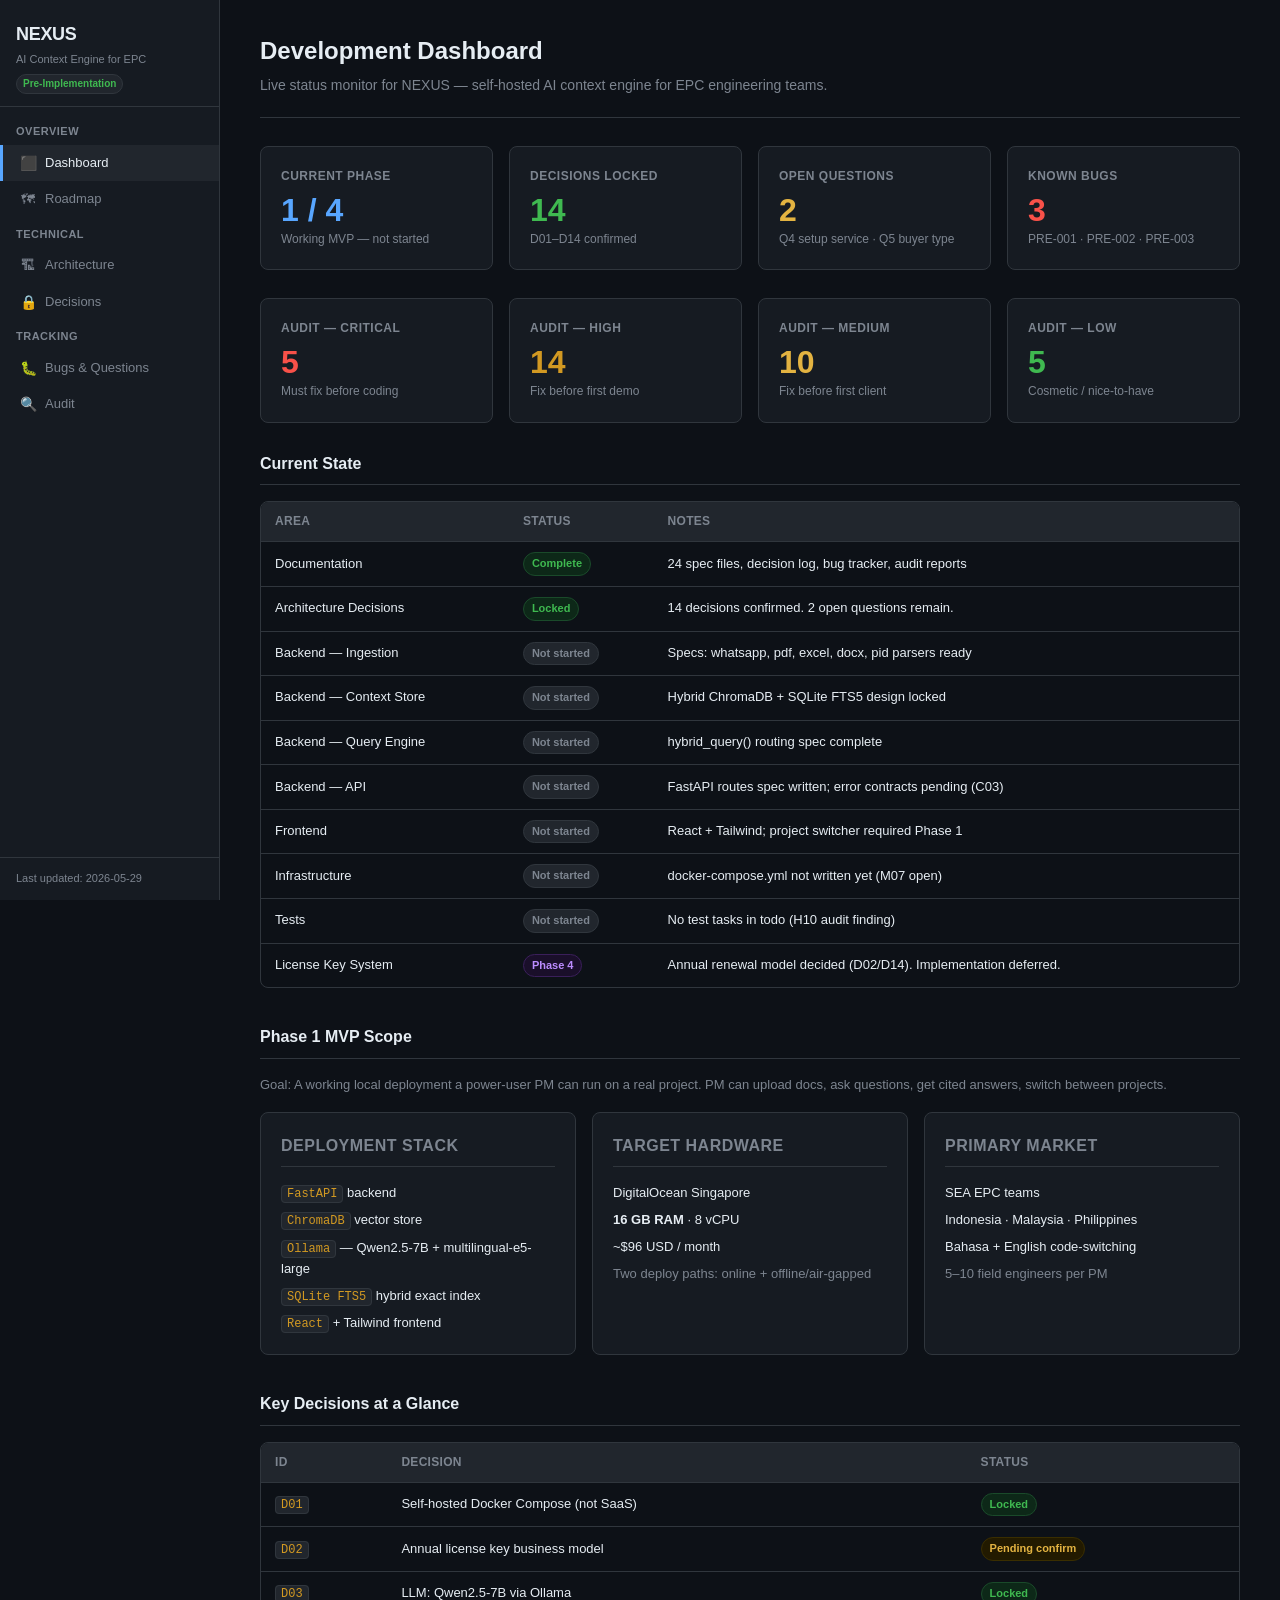
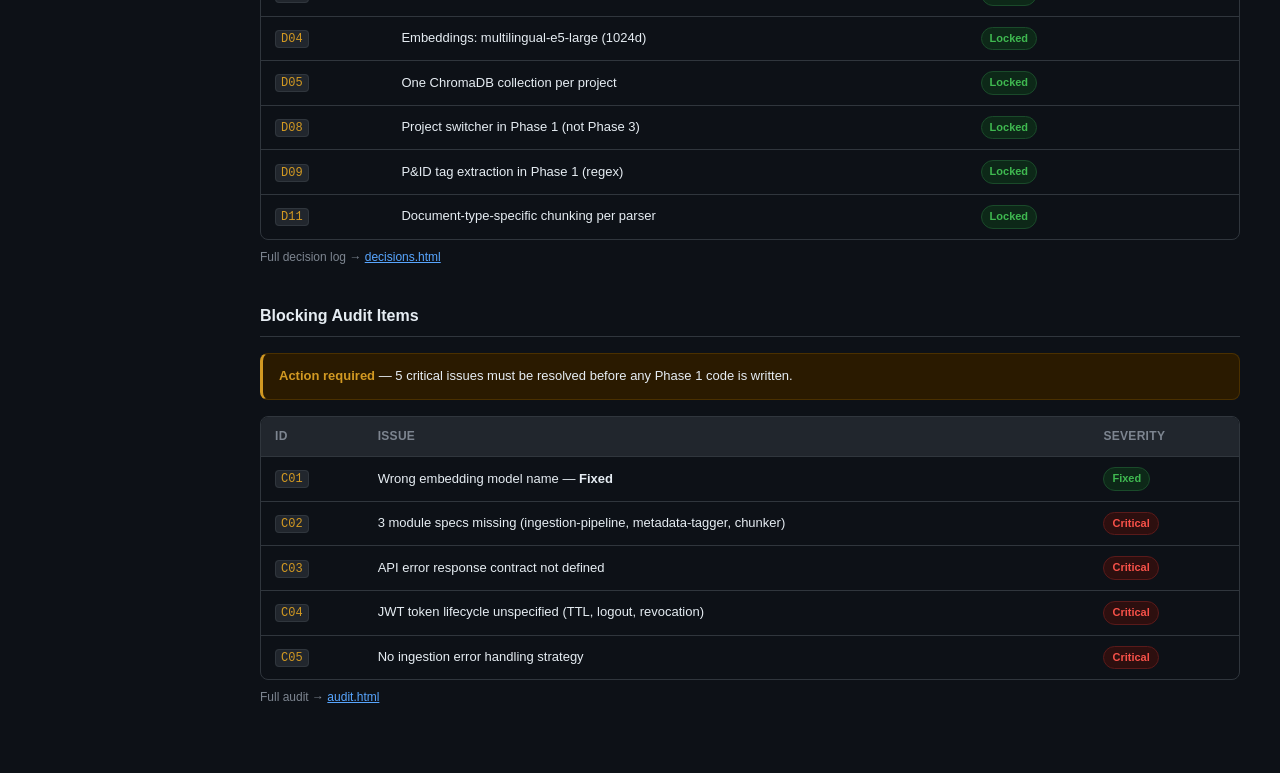
==== index.html @ 245e6de3 "Add HTML documentation site for GitHub Pages 6-page dev monitoring dashboard: Dashboard (index.html)" ====
<!DOCTYPE html>
<html lang="en">
<head>
  <meta charset="UTF-8">
  <meta name="viewport" content="width=device-width, initial-scale=1.0">
  <title>NEXUS — Dev Dashboard</title>
  <link rel="stylesheet" href="style.css">
</head>
<body>

<aside class="sidebar">
  <div class="sidebar-logo">
    <h1>NEXUS</h1>
    <p>AI Context Engine for EPC</p>
    <span class="sidebar-badge">Pre-Implementation</span>
  </div>
  <nav>
    <div class="nav-section">Overview</div>
    <a href="index.html" class="active"><span class="icon">⬛</span> Dashboard</a>
    <a href="roadmap.html"><span class="icon">🗺</span> Roadmap</a>
    <div class="nav-section">Technical</div>
    <a href="architecture.html"><span class="icon">🏗</span> Architecture</a>
    <a href="decisions.html"><span class="icon">🔒</span> Decisions</a>
    <div class="nav-section">Tracking</div>
    <a href="tracking.html"><span class="icon">🐛</span> Bugs &amp; Questions</a>
    <a href="audit.html"><span class="icon">🔍</span> Audit</a>
  </nav>
  <div class="sidebar-footer">
    Last updated: 2026-05-29
  </div>
</aside>

<main class="main">
  <div class="page-header">
    <h1>Development Dashboard</h1>
    <p>Live status monitor for NEXUS — self-hosted AI context engine for EPC engineering teams.</p>
  </div>

  <div class="cards cards-4">
    <div class="card blue">
      <h2>Current Phase</h2>
      <div class="value">1 / 4</div>
      <div class="sub">Working MVP — not started</div>
    </div>
    <div class="card green">
      <h2>Decisions Locked</h2>
      <div class="value">14</div>
      <div class="sub">D01–D14 confirmed</div>
    </div>
    <div class="card yellow">
      <h2>Open Questions</h2>
      <div class="value">2</div>
      <div class="sub">Q4 setup service · Q5 buyer type</div>
    </div>
    <div class="card red">
      <h2>Known Bugs</h2>
      <div class="value">3</div>
      <div class="sub">PRE-001 · PRE-002 · PRE-003</div>
    </div>
  </div>

  <div class="cards cards-4">
    <div class="card red">
      <h2>Audit — Critical</h2>
      <div class="value">5</div>
      <div class="sub">Must fix before coding</div>
    </div>
    <div class="card orange">
      <h2>Audit — High</h2>
      <div class="value">14</div>
      <div class="sub">Fix before first demo</div>
    </div>
    <div class="card yellow">
      <h2>Audit — Medium</h2>
      <div class="value">10</div>
      <div class="sub">Fix before first client</div>
    </div>
    <div class="card green">
      <h2>Audit — Low</h2>
      <div class="value">5</div>
      <div class="sub">Cosmetic / nice-to-have</div>
    </div>
  </div>

  <div class="section">
    <h2>Current State</h2>
    <div class="table-wrap">
      <table>
        <thead>
          <tr>
            <th>Area</th>
            <th>Status</th>
            <th>Notes</th>
          </tr>
        </thead>
        <tbody>
          <tr>
            <td>Documentation</td>
            <td><span class="badge badge-green">Complete</span></td>
            <td>24 spec files, decision log, bug tracker, audit reports</td>
          </tr>
          <tr>
            <td>Architecture Decisions</td>
            <td><span class="badge badge-green">Locked</span></td>
            <td>14 decisions confirmed. 2 open questions remain.</td>
          </tr>
          <tr>
            <td>Backend — Ingestion</td>
            <td><span class="badge badge-gray">Not started</span></td>
            <td>Specs: whatsapp, pdf, excel, docx, pid parsers ready</td>
          </tr>
          <tr>
            <td>Backend — Context Store</td>
            <td><span class="badge badge-gray">Not started</span></td>
            <td>Hybrid ChromaDB + SQLite FTS5 design locked</td>
          </tr>
          <tr>
            <td>Backend — Query Engine</td>
            <td><span class="badge badge-gray">Not started</span></td>
            <td>hybrid_query() routing spec complete</td>
          </tr>
          <tr>
            <td>Backend — API</td>
            <td><span class="badge badge-gray">Not started</span></td>
            <td>FastAPI routes spec written; error contracts pending (C03)</td>
          </tr>
          <tr>
            <td>Frontend</td>
            <td><span class="badge badge-gray">Not started</span></td>
            <td>React + Tailwind; project switcher required Phase 1</td>
          </tr>
          <tr>
            <td>Infrastructure</td>
            <td><span class="badge badge-gray">Not started</span></td>
            <td>docker-compose.yml not written yet (M07 open)</td>
          </tr>
          <tr>
            <td>Tests</td>
            <td><span class="badge badge-gray">Not started</span></td>
            <td>No test tasks in todo (H10 audit finding)</td>
          </tr>
          <tr>
            <td>License Key System</td>
            <td><span class="badge badge-purple">Phase 4</span></td>
            <td>Annual renewal model decided (D02/D14). Implementation deferred.</td>
          </tr>
        </tbody>
      </table>
    </div>
  </div>

  <div class="section">
    <h2>Phase 1 MVP Scope</h2>
    <p style="color: var(--muted); margin-bottom: 16px; font-size: 13px;">Goal: A working local deployment a power-user PM can run on a real project. PM can upload docs, ask questions, get cited answers, switch between projects.</p>

    <div class="cards cards-3">
      <div class="card">
        <h2>Deployment Stack</h2>
        <div style="font-size: 13px; margin-top: 8px;">
          <div style="margin-bottom: 6px;"><code>FastAPI</code> backend</div>
          <div style="margin-bottom: 6px;"><code>ChromaDB</code> vector store</div>
          <div style="margin-bottom: 6px;"><code>Ollama</code> — Qwen2.5-7B + multilingual-e5-large</div>
          <div style="margin-bottom: 6px;"><code>SQLite FTS5</code> hybrid exact index</div>
          <div><code>React</code> + Tailwind frontend</div>
        </div>
      </div>
      <div class="card">
        <h2>Target Hardware</h2>
        <div style="font-size: 13px; margin-top: 8px;">
          <div style="margin-bottom: 6px;">DigitalOcean Singapore</div>
          <div style="margin-bottom: 6px;"><strong>16 GB RAM</strong> · 8 vCPU</div>
          <div style="margin-bottom: 6px;">~$96 USD / month</div>
          <div style="color: var(--muted);">Two deploy paths: online + offline/air-gapped</div>
        </div>
      </div>
      <div class="card">
        <h2>Primary Market</h2>
        <div style="font-size: 13px; margin-top: 8px;">
          <div style="margin-bottom: 6px;">SEA EPC teams</div>
          <div style="margin-bottom: 6px;">Indonesia · Malaysia · Philippines</div>
          <div style="margin-bottom: 6px;">Bahasa + English code-switching</div>
          <div style="color: var(--muted);">5–10 field engineers per PM</div>
        </div>
      </div>
    </div>
  </div>

  <div class="section">
    <h2>Key Decisions at a Glance</h2>
    <div class="table-wrap">
      <table>
        <thead>
          <tr><th>ID</th><th>Decision</th><th>Status</th></tr>
        </thead>
        <tbody>
          <tr><td><code>D01</code></td><td>Self-hosted Docker Compose (not SaaS)</td><td><span class="badge badge-green">Locked</span></td></tr>
          <tr><td><code>D02</code></td><td>Annual license key business model</td><td><span class="badge badge-yellow">Pending confirm</span></td></tr>
          <tr><td><code>D03</code></td><td>LLM: Qwen2.5-7B via Ollama</td><td><span class="badge badge-green">Locked</span></td></tr>
          <tr><td><code>D04</code></td><td>Embeddings: multilingual-e5-large (1024d)</td><td><span class="badge badge-green">Locked</span></td></tr>
          <tr><td><code>D05</code></td><td>One ChromaDB collection per project</td><td><span class="badge badge-green">Locked</span></td></tr>
          <tr><td><code>D08</code></td><td>Project switcher in Phase 1 (not Phase 3)</td><td><span class="badge badge-green">Locked</span></td></tr>
          <tr><td><code>D09</code></td><td>P&amp;ID tag extraction in Phase 1 (regex)</td><td><span class="badge badge-green">Locked</span></td></tr>
          <tr><td><code>D11</code></td><td>Document-type-specific chunking per parser</td><td><span class="badge badge-green">Locked</span></td></tr>
        </tbody>
      </table>
    </div>
    <p style="font-size: 12px; color: var(--muted); margin-top: 8px;">Full decision log → <a href="decisions.html" style="color: var(--blue);">decisions.html</a></p>
  </div>

  <div class="section">
    <h2>Blocking Audit Items</h2>
    <div class="alert"><strong>Action required</strong> — 5 critical issues must be resolved before any Phase 1 code is written.</div>
    <div class="table-wrap">
      <table>
        <thead>
          <tr><th>ID</th><th>Issue</th><th>Severity</th></tr>
        </thead>
        <tbody>
          <tr><td><code>C01</code></td><td>Wrong embedding model name — <strong>Fixed</strong></td><td><span class="badge badge-green">Fixed</span></td></tr>
          <tr><td><code>C02</code></td><td>3 module specs missing (ingestion-pipeline, metadata-tagger, chunker)</td><td><span class="badge badge-red">Critical</span></td></tr>
          <tr><td><code>C03</code></td><td>API error response contract not defined</td><td><span class="badge badge-red">Critical</span></td></tr>
          <tr><td><code>C04</code></td><td>JWT token lifecycle unspecified (TTL, logout, revocation)</td><td><span class="badge badge-red">Critical</span></td></tr>
          <tr><td><code>C05</code></td><td>No ingestion error handling strategy</td><td><span class="badge badge-red">Critical</span></td></tr>
        </tbody>
      </table>
    </div>
    <p style="font-size: 12px; color: var(--muted); margin-top: 8px;">Full audit → <a href="audit.html" style="color: var(--blue);">audit.html</a></p>
  </div>

</main>
</body>
</html>
---- style.css ----
:root {
  --bg: #0d1117;
  --surface: #161b22;
  --surface-2: #21262d;
  --border: #30363d;
  --text: #e6edf3;
  --muted: #7d8590;
  --green: #3fb950;
  --blue: #58a6ff;
  --red: #f85149;
  --orange: #d29922;
  --yellow: #e3b341;
  --purple: #bc8cff;
  --sidebar-w: 220px;
}

* { box-sizing: border-box; margin: 0; padding: 0; }

body {
  font-family: -apple-system, BlinkMacSystemFont, "Segoe UI", Helvetica, Arial, sans-serif;
  background: var(--bg);
  color: var(--text);
  font-size: 14px;
  line-height: 1.6;
  display: flex;
  min-height: 100vh;
}

/* ── Sidebar ────────────────────────────────── */
.sidebar {
  width: var(--sidebar-w);
  background: var(--surface);
  border-right: 1px solid var(--border);
  position: fixed;
  top: 0; left: 0; bottom: 0;
  overflow-y: auto;
  display: flex;
  flex-direction: column;
  z-index: 10;
}

.sidebar-logo {
  padding: 20px 16px 12px;
  border-bottom: 1px solid var(--border);
}

.sidebar-logo h1 {
  font-size: 18px;
  font-weight: 700;
  color: var(--text);
  letter-spacing: -0.3px;
}

.sidebar-logo p {
  font-size: 11px;
  color: var(--muted);
  margin-top: 2px;
}

.sidebar-badge {
  display: inline-block;
  background: var(--surface-2);
  border: 1px solid var(--border);
  color: var(--green);
  font-size: 10px;
  padding: 1px 6px;
  border-radius: 10px;
  margin-top: 6px;
  font-weight: 600;
}

nav { padding: 8px 0; flex: 1; }

.nav-section {
  padding: 8px 16px 4px;
  font-size: 11px;
  font-weight: 600;
  color: var(--muted);
  text-transform: uppercase;
  letter-spacing: 0.5px;
}

nav a {
  display: flex;
  align-items: center;
  gap: 8px;
  padding: 7px 16px;
  color: var(--muted);
  text-decoration: none;
  font-size: 13px;
  transition: all 0.1s;
  border-left: 3px solid transparent;
}

nav a:hover { color: var(--text); background: var(--surface-2); }
nav a.active { color: var(--text); border-left-color: var(--blue); background: var(--surface-2); }

nav a .icon { font-size: 14px; width: 18px; text-align: center; }

.sidebar-footer {
  padding: 12px 16px;
  border-top: 1px solid var(--border);
  font-size: 11px;
  color: var(--muted);
}

/* ── Main ───────────────────────────────────── */
.main {
  margin-left: var(--sidebar-w);
  flex: 1;
  min-width: 0;
  padding: 32px 40px;
  max-width: 1100px;
}

.page-header {
  margin-bottom: 28px;
  padding-bottom: 20px;
  border-bottom: 1px solid var(--border);
}

.page-header h1 { font-size: 24px; font-weight: 700; }
.page-header p  { color: var(--muted); margin-top: 4px; }

/* ── Cards ──────────────────────────────────── */
.cards { display: grid; gap: 16px; margin-bottom: 28px; }
.cards-4 { grid-template-columns: repeat(4, 1fr); }
.cards-3 { grid-template-columns: repeat(3, 1fr); }
.cards-2 { grid-template-columns: repeat(2, 1fr); }

.card {
  background: var(--surface);
  border: 1px solid var(--border);
  border-radius: 8px;
  padding: 20px;
}

.card h2 { font-size: 12px; font-weight: 600; color: var(--muted); text-transform: uppercase; letter-spacing: 0.5px; margin-bottom: 8px; }
.card .value { font-size: 32px; font-weight: 700; line-height: 1; }
.card .sub { font-size: 12px; color: var(--muted); margin-top: 4px; }
.card.green .value { color: var(--green); }
.card.blue .value  { color: var(--blue); }
.card.red .value   { color: var(--red); }
.card.orange .value{ color: var(--orange); }
.card.yellow .value{ color: var(--yellow); }
.card.purple .value{ color: var(--purple); }

/* ── Sections ───────────────────────────────── */
.section { margin-bottom: 36px; }
.section h2 {
  font-size: 16px;
  font-weight: 600;
  margin-bottom: 16px;
  padding-bottom: 8px;
  border-bottom: 1px solid var(--border);
}

/* ── Tables ─────────────────────────────────── */
.table-wrap { overflow-x: auto; border-radius: 8px; border: 1px solid var(--border); }

table { width: 100%; border-collapse: collapse; font-size: 13px; }
thead tr { background: var(--surface-2); }
th { padding: 10px 14px; text-align: left; font-weight: 600; color: var(--muted); font-size: 12px; text-transform: uppercase; letter-spacing: 0.3px; }
td { padding: 10px 14px; border-top: 1px solid var(--border); }
tr:hover td { background: var(--surface-2); }

/* ── Badges ─────────────────────────────────── */
.badge {
  display: inline-flex;
  align-items: center;
  gap: 4px;
  padding: 2px 8px;
  border-radius: 20px;
  font-size: 11px;
  font-weight: 600;
  white-space: nowrap;
}

.badge-green  { background: #0d2818; color: var(--green); border: 1px solid #1a4a2a; }
.badge-blue   { background: #0c1f3a; color: var(--blue);  border: 1px solid #1a3a6a; }
.badge-red    { background: #2d0f0f; color: var(--red);   border: 1px solid #5a1a1a; }
.badge-orange { background: #2a1a00; color: var(--orange);border: 1px solid #4a3000; }
.badge-yellow { background: #221a00; color: var(--yellow);border: 1px solid #3a2e00; }
.badge-purple { background: #1a0f2a; color: var(--purple);border: 1px solid #3a1f5a; }
.badge-gray   { background: var(--surface-2); color: var(--muted); border: 1px solid var(--border); }

/* ── Todo list ──────────────────────────────── */
.phase-block { margin-bottom: 28px; }
.phase-block h3 { font-size: 14px; font-weight: 600; margin-bottom: 12px; display: flex; align-items: center; gap: 10px; }

.task-list { list-style: none; }
.task-list li {
  display: flex;
  align-items: flex-start;
  gap: 10px;
  padding: 7px 12px;
  border-radius: 6px;
  font-size: 13px;
  line-height: 1.4;
}
.task-list li:hover { background: var(--surface-2); }
.task-list .check { width: 16px; height: 16px; border: 2px solid var(--border); border-radius: 4px; flex-shrink: 0; margin-top: 1px; }
.task-list .done .check { background: var(--green); border-color: var(--green); }
.task-list .done span  { color: var(--muted); text-decoration: line-through; }
.task-note { font-size: 12px; color: var(--muted); margin-top: 2px; padding-left: 26px; }

/* ── Decision cards ─────────────────────────── */
.decision {
  background: var(--surface);
  border: 1px solid var(--border);
  border-radius: 8px;
  padding: 18px 20px;
  margin-bottom: 12px;
}
.decision-header { display: flex; align-items: center; gap: 10px; margin-bottom: 8px; }
.decision-id { font-size: 11px; font-weight: 700; color: var(--muted); font-family: monospace; }
.decision h3 { font-size: 14px; font-weight: 600; flex: 1; }
.decision p { font-size: 13px; color: var(--muted); line-height: 1.55; }
.decision .rationale { margin-top: 8px; font-size: 12px; color: var(--muted); padding-top: 8px; border-top: 1px solid var(--border); }

/* ── Bug / Question cards ───────────────────── */
.issue {
  border: 1px solid var(--border);
  border-radius: 8px;
  padding: 16px 18px;
  margin-bottom: 12px;
  background: var(--surface);
  border-left: 3px solid;
}
.issue.critical { border-left-color: var(--red); }
.issue.high     { border-left-color: var(--orange); }
.issue.medium   { border-left-color: var(--yellow); }
.issue.low      { border-left-color: var(--green); }
.issue.blocking { border-left-color: var(--purple); }
.issue-header { display: flex; align-items: center; gap: 8px; margin-bottom: 6px; }
.issue h3 { font-size: 13px; font-weight: 600; flex: 1; }
.issue p  { font-size: 13px; color: var(--muted); }
.issue .fix { margin-top: 8px; padding-top: 8px; border-top: 1px solid var(--border); font-size: 12px; color: var(--text); }
.issue .fix strong { color: var(--green); }

/* ── Mermaid ────────────────────────────────── */
.mermaid-wrap {
  background: var(--surface);
  border: 1px solid var(--border);
  border-radius: 8px;
  padding: 24px;
  margin-bottom: 20px;
  overflow-x: auto;
  text-align: center;
}
.mermaid { font-size: 13px; }

/* ── Module grid ────────────────────────────── */
.module-grid { display: grid; grid-template-columns: repeat(3, 1fr); gap: 12px; }
.module-card {
  background: var(--surface);
  border: 1px solid var(--border);
  border-radius: 8px;
  padding: 14px 16px;
}
.module-card h4 { font-size: 13px; font-weight: 600; margin-bottom: 4px; }
.module-card p  { font-size: 12px; color: var(--muted); }
.module-card .file { font-size: 11px; font-family: monospace; color: var(--blue); margin-top: 6px; }

/* ── Code ───────────────────────────────────── */
code {
  font-family: "SF Mono", "Fira Code", "Consolas", monospace;
  background: var(--surface-2);
  border: 1px solid var(--border);
  border-radius: 4px;
  padding: 1px 5px;
  font-size: 12px;
  color: var(--orange);
}

pre {
  background: var(--surface-2);
  border: 1px solid var(--border);
  border-radius: 8px;
  padding: 14px 16px;
  overflow-x: auto;
  margin: 12px 0;
}

pre code { background: none; border: none; padding: 0; color: var(--text); font-size: 12px; }

/* ── Progress bar ───────────────────────────── */
.progress-bar { background: var(--surface-2); border-radius: 10px; height: 6px; margin-top: 6px; overflow: hidden; }
.progress-bar .fill { height: 100%; border-radius: 10px; background: var(--green); transition: width 0.3s; }

/* ── Alert ──────────────────────────────────── */
.alert {
  background: #2a1a00;
  border: 1px solid #4a3000;
  border-left: 3px solid var(--orange);
  border-radius: 8px;
  padding: 12px 16px;
  font-size: 13px;
  margin-bottom: 16px;
}
.alert strong { color: var(--orange); }

/* ── Responsive ─────────────────────────────── */
@media (max-width: 900px) {
  .cards-4 { grid-template-columns: repeat(2, 1fr); }
  .cards-3 { grid-template-columns: repeat(2, 1fr); }
  .module-grid { grid-template-columns: repeat(2, 1fr); }
}

@media (max-width: 640px) {
  .sidebar { width: 100%; position: relative; height: auto; }
  .main { margin-left: 0; padding: 20px; }
  body { flex-direction: column; }
  .cards-4, .cards-3, .cards-2 { grid-template-columns: 1fr; }
  .module-grid { grid-template-columns: 1fr; }
}
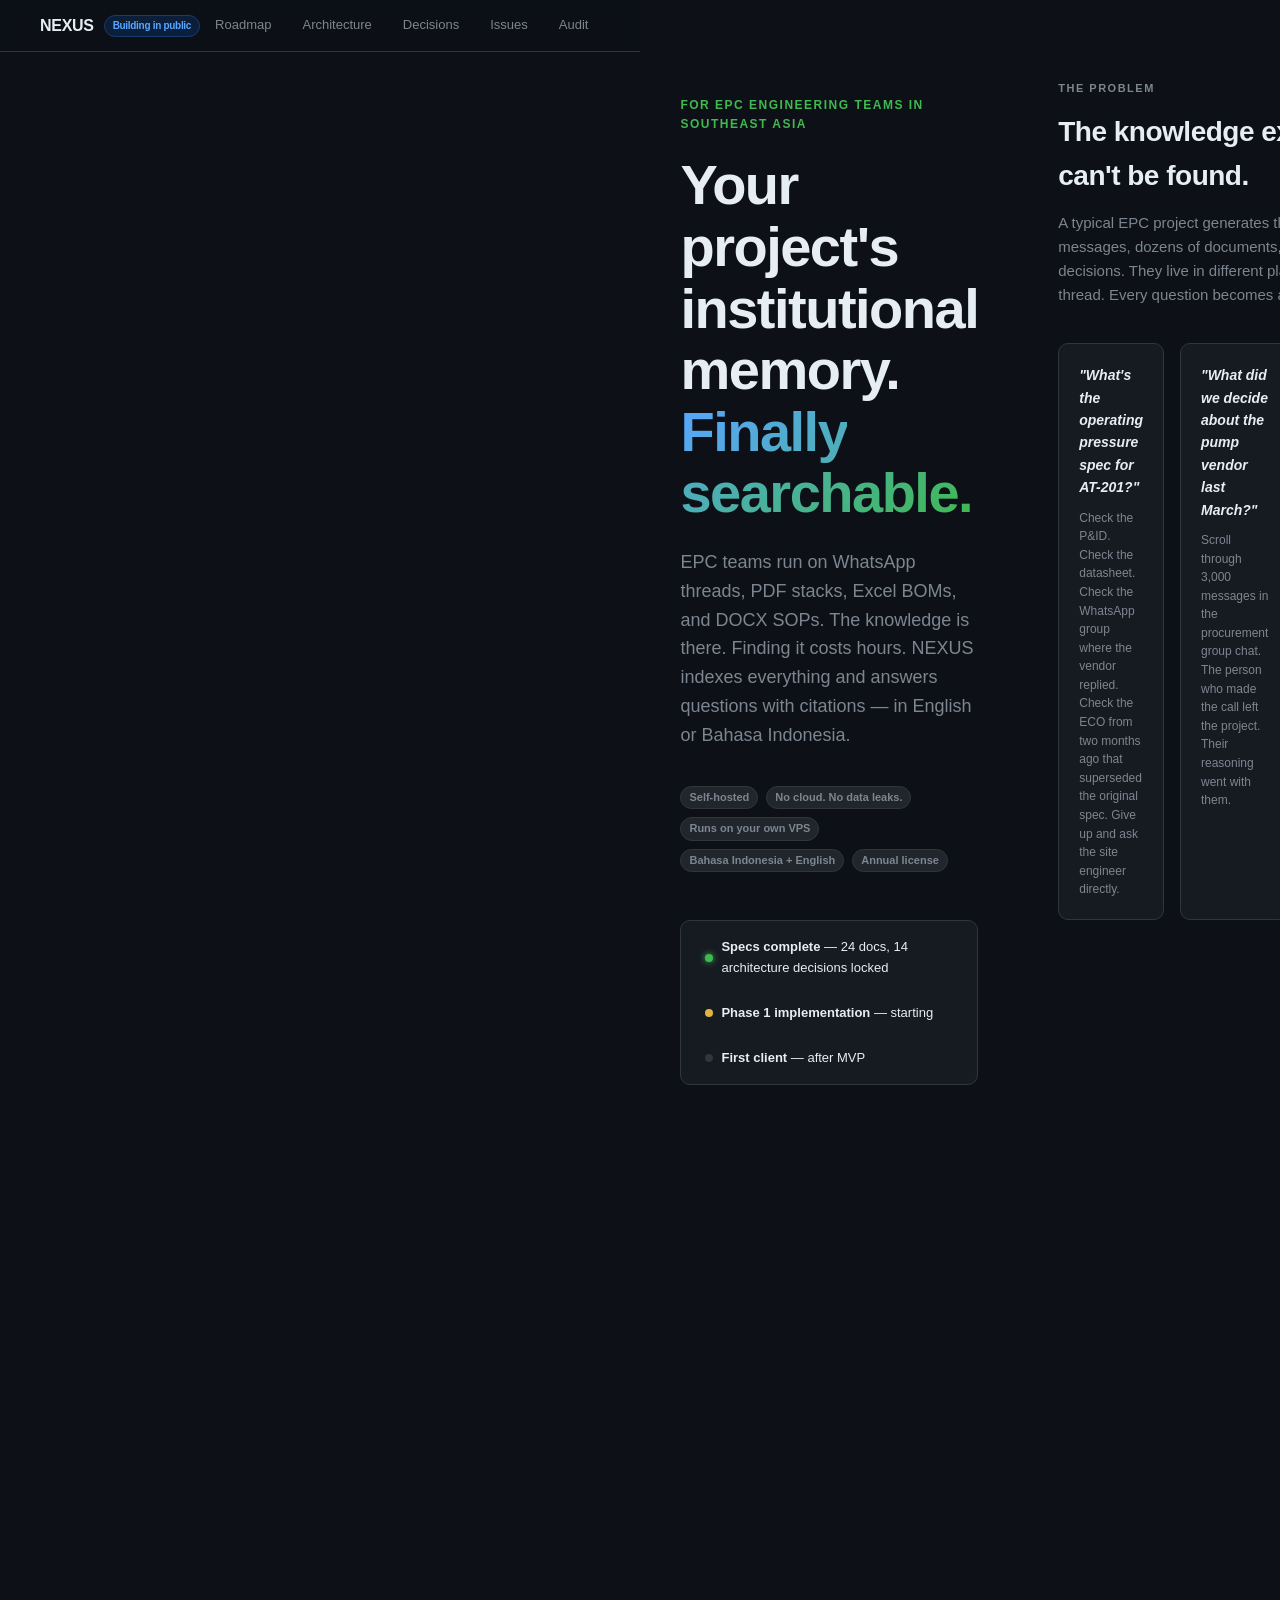
==== commit 59127fb3: "Redesign GitHub Pages as marketing landing page with build progress index.html rebuilt as founder-le" ====
--- a/index.html
+++ b/index.html
@@ -3,230 +3,416 @@
 <head>
   <meta charset="UTF-8">
   <meta name="viewport" content="width=device-width, initial-scale=1.0">
-  <title>NEXUS — Dev Dashboard</title>
+  <title>NEXUS — AI Context Engine for EPC Teams</title>
+  <meta name="description" content="NEXUS indexes your project's WhatsApp chats, PDFs, SOPs, and BOMs — then answers questions with citations. Self-hosted, built for Southeast Asia.">
   <link rel="stylesheet" href="style.css">
 </head>
-<body>
-
-<aside class="sidebar">
-  <div class="sidebar-logo">
-    <h1>NEXUS</h1>
-    <p>AI Context Engine for EPC</p>
-    <span class="sidebar-badge">Pre-Implementation</span>
-  </div>
-  <nav>
-    <div class="nav-section">Overview</div>
-    <a href="index.html" class="active"><span class="icon">⬛</span> Dashboard</a>
-    <a href="roadmap.html"><span class="icon">🗺</span> Roadmap</a>
-    <div class="nav-section">Technical</div>
-    <a href="architecture.html"><span class="icon">🏗</span> Architecture</a>
-    <a href="decisions.html"><span class="icon">🔒</span> Decisions</a>
-    <div class="nav-section">Tracking</div>
-    <a href="tracking.html"><span class="icon">🐛</span> Bugs &amp; Questions</a>
-    <a href="audit.html"><span class="icon">🔍</span> Audit</a>
-  </nav>
-  <div class="sidebar-footer">
-    Last updated: 2026-05-29
-  </div>
-</aside>
-
-<main class="main">
-  <div class="page-header">
-    <h1>Development Dashboard</h1>
-    <p>Live status monitor for NEXUS — self-hosted AI context engine for EPC engineering teams.</p>
-  </div>
-
-  <div class="cards cards-4">
-    <div class="card blue">
-      <h2>Current Phase</h2>
-      <div class="value">1 / 4</div>
-      <div class="sub">Working MVP — not started</div>
-    </div>
-    <div class="card green">
-      <h2>Decisions Locked</h2>
-      <div class="value">14</div>
-      <div class="sub">D01–D14 confirmed</div>
-    </div>
-    <div class="card yellow">
-      <h2>Open Questions</h2>
-      <div class="value">2</div>
-      <div class="sub">Q4 setup service · Q5 buyer type</div>
-    </div>
-    <div class="card red">
-      <h2>Known Bugs</h2>
-      <div class="value">3</div>
-      <div class="sub">PRE-001 · PRE-002 · PRE-003</div>
-    </div>
-  </div>
-
-  <div class="cards cards-4">
-    <div class="card red">
-      <h2>Audit — Critical</h2>
-      <div class="value">5</div>
-      <div class="sub">Must fix before coding</div>
-    </div>
-    <div class="card orange">
-      <h2>Audit — High</h2>
-      <div class="value">14</div>
-      <div class="sub">Fix before first demo</div>
-    </div>
-    <div class="card yellow">
-      <h2>Audit — Medium</h2>
-      <div class="value">10</div>
-      <div class="sub">Fix before first client</div>
-    </div>
-    <div class="card green">
-      <h2>Audit — Low</h2>
-      <div class="value">5</div>
-      <div class="sub">Cosmetic / nice-to-have</div>
-    </div>
-  </div>
-
-  <div class="section">
-    <h2>Current State</h2>
-    <div class="table-wrap">
-      <table>
-        <thead>
-          <tr>
-            <th>Area</th>
-            <th>Status</th>
-            <th>Notes</th>
-          </tr>
-        </thead>
-        <tbody>
-          <tr>
-            <td>Documentation</td>
-            <td><span class="badge badge-green">Complete</span></td>
-            <td>24 spec files, decision log, bug tracker, audit reports</td>
-          </tr>
-          <tr>
-            <td>Architecture Decisions</td>
-            <td><span class="badge badge-green">Locked</span></td>
-            <td>14 decisions confirmed. 2 open questions remain.</td>
-          </tr>
-          <tr>
-            <td>Backend — Ingestion</td>
-            <td><span class="badge badge-gray">Not started</span></td>
-            <td>Specs: whatsapp, pdf, excel, docx, pid parsers ready</td>
-          </tr>
-          <tr>
-            <td>Backend — Context Store</td>
-            <td><span class="badge badge-gray">Not started</span></td>
-            <td>Hybrid ChromaDB + SQLite FTS5 design locked</td>
-          </tr>
-          <tr>
-            <td>Backend — Query Engine</td>
-            <td><span class="badge badge-gray">Not started</span></td>
-            <td>hybrid_query() routing spec complete</td>
-          </tr>
-          <tr>
-            <td>Backend — API</td>
-            <td><span class="badge badge-gray">Not started</span></td>
-            <td>FastAPI routes spec written; error contracts pending (C03)</td>
-          </tr>
-          <tr>
-            <td>Frontend</td>
-            <td><span class="badge badge-gray">Not started</span></td>
-            <td>React + Tailwind; project switcher required Phase 1</td>
-          </tr>
-          <tr>
-            <td>Infrastructure</td>
-            <td><span class="badge badge-gray">Not started</span></td>
-            <td>docker-compose.yml not written yet (M07 open)</td>
-          </tr>
-          <tr>
-            <td>Tests</td>
-            <td><span class="badge badge-gray">Not started</span></td>
-            <td>No test tasks in todo (H10 audit finding)</td>
-          </tr>
-          <tr>
-            <td>License Key System</td>
-            <td><span class="badge badge-purple">Phase 4</span></td>
-            <td>Annual renewal model decided (D02/D14). Implementation deferred.</td>
-          </tr>
-        </tbody>
-      </table>
-    </div>
-  </div>
-
-  <div class="section">
-    <h2>Phase 1 MVP Scope</h2>
-    <p style="color: var(--muted); margin-bottom: 16px; font-size: 13px;">Goal: A working local deployment a power-user PM can run on a real project. PM can upload docs, ask questions, get cited answers, switch between projects.</p>
-
-    <div class="cards cards-3">
-      <div class="card">
-        <h2>Deployment Stack</h2>
-        <div style="font-size: 13px; margin-top: 8px;">
-          <div style="margin-bottom: 6px;"><code>FastAPI</code> backend</div>
-          <div style="margin-bottom: 6px;"><code>ChromaDB</code> vector store</div>
-          <div style="margin-bottom: 6px;"><code>Ollama</code> — Qwen2.5-7B + multilingual-e5-large</div>
-          <div style="margin-bottom: 6px;"><code>SQLite FTS5</code> hybrid exact index</div>
-          <div><code>React</code> + Tailwind frontend</div>
+<body class="landing">
+
+<!-- Top nav -->
+<nav class="top-nav">
+  <div class="top-nav-logo">
+    NEXUS
+    <span class="badge badge-blue" style="font-size: 10px;">Building in public</span>
+  </div>
+  <div class="top-nav-links">
+    <a href="roadmap.html">Roadmap</a>
+    <a href="architecture.html">Architecture</a>
+    <a href="decisions.html">Decisions</a>
+    <a href="tracking.html">Issues</a>
+    <a href="audit.html">Audit</a>
+  </div>
+</nav>
+
+<!-- Hero -->
+<section class="lsection narrow" style="padding-top: 96px; padding-bottom: 64px;">
+  <div class="hero-eyebrow">For EPC engineering teams in Southeast Asia</div>
+  <h1 class="hero-headline">
+    Your project's institutional memory.<br>
+    <span class="accent">Finally searchable.</span>
+  </h1>
+  <p class="hero-sub">
+    EPC teams run on WhatsApp threads, PDF stacks, Excel BOMs, and DOCX SOPs.
+    The knowledge is there. Finding it costs hours. NEXUS indexes everything and
+    answers questions with citations — in English or Bahasa Indonesia.
+  </p>
+  <div class="hero-tags">
+    <span class="badge badge-gray">Self-hosted</span>
+    <span class="badge badge-gray">No cloud. No data leaks.</span>
+    <span class="badge badge-gray">Runs on your own VPS</span>
+    <span class="badge badge-gray">Bahasa Indonesia + English</span>
+    <span class="badge badge-gray">Annual license</span>
+  </div>
+
+  <div class="status-bar">
+    <div class="status-item">
+      <div class="status-dot green"></div>
+      <span><strong>Specs complete</strong> — 24 docs, 14 architecture decisions locked</span>
+    </div>
+    <div class="status-item">
+      <div class="status-dot yellow"></div>
+      <span><strong>Phase 1 implementation</strong> — starting</span>
+    </div>
+    <div class="status-item">
+      <div class="status-dot gray"></div>
+      <span><strong>First client</strong> — after MVP</span>
+    </div>
+  </div>
+</section>
+
+<hr class="ldivider">
+
+<!-- Problem -->
+<section class="lsection">
+  <div class="lsection-label">The problem</div>
+  <h2 class="lsection-headline">The knowledge exists. It just can't be found.</h2>
+  <p class="lsection-sub">
+    A typical EPC project generates thousands of messages, dozens of documents, and hundreds of decisions.
+    They live in different places with no common thread. Every question becomes a search expedition.
+  </p>
+
+  <div class="problem-grid">
+    <div class="problem-card">
+      <div class="q">"What's the operating pressure spec for AT-201?"</div>
+      <div class="a">
+        Check the P&ID. Check the datasheet. Check the WhatsApp group where the vendor replied.
+        Check the ECO from two months ago that superseded the original spec.
+        Give up and ask the site engineer directly.
+      </div>
+    </div>
+    <div class="problem-card">
+      <div class="q">"What did we decide about the pump vendor last March?"</div>
+      <div class="a">
+        Scroll through 3,000 messages in the procurement group chat.
+        The person who made the call left the project. Their reasoning went with them.
+      </div>
+    </div>
+    <div class="problem-card">
+      <div class="q">"Does the SOP match what the site team actually does?"</div>
+      <div class="a">
+        The SOP is v2. The site team is working off a WhatsApp message that updated it.
+        Nobody knows if the update was ever formalized. Both versions exist simultaneously.
+      </div>
+    </div>
+  </div>
+</section>
+
+<hr class="ldivider">
+
+<!-- Solution -->
+<section class="lsection">
+  <div class="lsection-label">The solution</div>
+  <h2 class="lsection-headline">One place that knows your project.</h2>
+  <p class="lsection-sub">
+    NEXUS ingests your project's documents and chats, indexes them with context, and answers questions with citations
+    — pointing you to the exact source: which document, which page, which message, which author.
+  </p>
+
+  <div class="steps">
+    <div class="step">
+      <div class="step-num">1</div>
+      <h4>Upload your documents</h4>
+      <p>Drag and drop everything — all formats supported out of the box.</p>
+      <div class="file-types">
+        <span class="badge badge-gray">WhatsApp .txt</span>
+        <span class="badge badge-gray">PDF</span>
+        <span class="badge badge-gray">Excel BOM</span>
+        <span class="badge badge-gray">DOCX SOP</span>
+        <span class="badge badge-gray">P&amp;ID drawing</span>
+      </div>
+    </div>
+    <div class="step">
+      <div class="step-num">2</div>
+      <h4>Ask a question</h4>
+      <p>Natural language — in English, Bahasa Indonesia, or a mix of both. Exact instrument tags work too.</p>
+    </div>
+    <div class="step">
+      <div class="step-num">3</div>
+      <h4>Get a cited answer</h4>
+      <p>Every answer shows the source document, page or message, timestamp, author, and authority level.</p>
+    </div>
+  </div>
+</section>
+
+<hr class="ldivider">
+
+<!-- Features -->
+<section class="lsection wide">
+  <div class="lsection-label" style="max-width: 900px; margin: 0 auto 12px;">Features</div>
+  <h2 class="lsection-headline" style="max-width: 900px; margin: 0 auto 12px;">Built for how EPC teams actually work.</h2>
+  <p class="lsection-sub" style="max-width: 900px; margin: 0 auto 36px;">Not a generic document chatbot. Every decision in NEXUS was made with EPC project realities in mind.</p>
+
+  <div class="feature-grid">
+    <div class="feature-card">
+      <div class="ficon">🔒</div>
+      <h4>Self-hosted. Your data stays yours.</h4>
+      <p>Runs on your own VPS via Docker Compose. No data sent to any cloud. Designed for clients who can't use SaaS tools on site.</p>
+      <div class="phase-tag"><span class="badge badge-blue">Phase 1</span></div>
+    </div>
+    <div class="feature-card">
+      <div class="ficon">🌏</div>
+      <h4>Bahasa Indonesia + English, natively.</h4>
+      <p>Most EPC WhatsApp chats code-switch between Bahasa and English mid-sentence. NEXUS was built with a multilingual embedding model from day one.</p>
+      <div class="phase-tag"><span class="badge badge-blue">Phase 1</span></div>
+    </div>
+    <div class="feature-card">
+      <div class="ficon">🎯</div>
+      <h4>Instrument tags that actually work.</h4>
+      <p>Dense AI embeddings can't tell AT-201 from AT-202. NEXUS uses a hybrid exact-match index so instrument tags, part numbers, and PO numbers return precise results.</p>
+      <div class="phase-tag"><span class="badge badge-blue">Phase 1</span></div>
+    </div>
+    <div class="feature-card">
+      <div class="ficon">📁</div>
+      <h4>Multi-project from day one.</h4>
+      <p>A PM managing 8 concurrent projects can't wait for Phase 3. Switch between project contexts in one click — each project's knowledge is fully isolated.</p>
+      <div class="phase-tag"><span class="badge badge-blue">Phase 1</span></div>
+    </div>
+    <div class="feature-card">
+      <div class="ficon">⚖️</div>
+      <h4>Conflict detection with authority ranking.</h4>
+      <p>When a WhatsApp message contradicts a signed ECO, NEXUS surfaces both with labels: TRUSTED and SUPERSEDED. You see the conflict, not just one answer.</p>
+      <div class="phase-tag"><span class="badge badge-purple">Phase 2</span></div>
+    </div>
+    <div class="feature-card">
+      <div class="ficon">🧑‍🔧</div>
+      <h4>Role-aware answers.</h4>
+      <p>A procurement engineer and a field technician asking the same question get different facets of the answer — part number + lead time vs. diameter + hazard rating.</p>
+      <div class="phase-tag"><span class="badge badge-gray">Phase 3</span></div>
+    </div>
+    <div class="feature-card">
+      <div class="ficon">✈️</div>
+      <h4>Works air-gapped.</h4>
+      <p>Industrial sites and refineries often have no outbound internet. NEXUS ships with an offline bootstrap path — all models pre-packaged for transfer.</p>
+      <div class="phase-tag"><span class="badge badge-blue">Phase 1</span></div>
+    </div>
+    <div class="feature-card">
+      <div class="ficon">📋</div>
+      <h4>Document-aware chunking.</h4>
+      <p>A BOM row must stay with its column headers. An SOP step must stay complete. Each document type gets a chunking strategy that preserves its structure.</p>
+      <div class="phase-tag"><span class="badge badge-blue">Phase 1</span></div>
+    </div>
+    <div class="feature-card">
+      <div class="ficon">🔑</div>
+      <h4>Annual license. You own the installation.</h4>
+      <p>Not a monthly SaaS subscription. Buy an annual license, deploy it, use it. The installation is yours. Non-renewing clients keep their current version running.</p>
+      <div class="phase-tag"><span class="badge badge-gray">Phase 4</span></div>
+    </div>
+  </div>
+</section>
+
+<hr class="ldivider">
+
+<!-- Build progress -->
+<section class="lsection">
+  <div class="lsection-label">Build progress</div>
+  <h2 class="lsection-headline">Building this in public.</h2>
+  <p class="lsection-sub">
+    Four phases from working MVP to commercial launch. Here's where things stand.
+  </p>
+
+  <div class="phase-list">
+    <div class="phase-row current">
+      <div class="phase-num">Phase 1</div>
+      <div>
+        <h4>Working MVP — <span style="color: var(--blue);">In progress</span></h4>
+        <div class="phase-desc">A working local deployment a power-user PM can run on a real project. Upload docs, ask questions, get cited answers, switch between projects.</div>
+        <div class="phase-items">
+          <span class="badge badge-green">14 decisions locked</span>
+          <span class="badge badge-green">24 spec docs written</span>
+          <span class="badge badge-green">Architecture finalized</span>
+          <span class="badge badge-yellow">Implementation starting</span>
+          <span class="badge badge-gray">Tests pending</span>
+          <span class="badge badge-gray">First deployment pending</span>
         </div>
       </div>
-      <div class="card">
-        <h2>Target Hardware</h2>
-        <div style="font-size: 13px; margin-top: 8px;">
-          <div style="margin-bottom: 6px;">DigitalOcean Singapore</div>
-          <div style="margin-bottom: 6px;"><strong>16 GB RAM</strong> · 8 vCPU</div>
-          <div style="margin-bottom: 6px;">~$96 USD / month</div>
-          <div style="color: var(--muted);">Two deploy paths: online + offline/air-gapped</div>
+      <div>
+        <span class="badge badge-blue">Now</span>
+      </div>
+    </div>
+
+    <div class="phase-row">
+      <div class="phase-num">Phase 2</div>
+      <div>
+        <h4>Conflict Resolution</h4>
+        <div class="phase-desc">NEXUS detects when two sources contradict each other and surfaces both with authority labels. TRUSTED / SUPERSEDED on every conflicting answer.</div>
+        <div class="phase-items">
+          <span class="badge badge-gray">authority_ranker.py spec ready</span>
+          <span class="badge badge-gray">conflict_resolver.py spec ready</span>
+          <span class="badge badge-gray">Implementation pending</span>
         </div>
       </div>
-      <div class="card">
-        <h2>Primary Market</h2>
-        <div style="font-size: 13px; margin-top: 8px;">
-          <div style="margin-bottom: 6px;">SEA EPC teams</div>
-          <div style="margin-bottom: 6px;">Indonesia · Malaysia · Philippines</div>
-          <div style="margin-bottom: 6px;">Bahasa + English code-switching</div>
-          <div style="color: var(--muted);">5–10 field engineers per PM</div>
+      <div>
+        <span class="badge badge-gray">After MVP</span>
+      </div>
+    </div>
+
+    <div class="phase-row">
+      <div class="phase-num">Phase 3</div>
+      <div>
+        <h4>Roles &amp; Intent</h4>
+        <div class="phase-desc">Same question, different roles, different answers. Procurement sees specs + lead time. Field tech sees installation + hazard. Intent detection built on top of the query engine.</div>
+        <div class="phase-items">
+          <span class="badge badge-gray">intent_detector.py spec ready</span>
+          <span class="badge badge-gray">Role-aware retrieval spec ready</span>
         </div>
       </div>
-    </div>
-  </div>
-
-  <div class="section">
-    <h2>Key Decisions at a Glance</h2>
-    <div class="table-wrap">
-      <table>
-        <thead>
-          <tr><th>ID</th><th>Decision</th><th>Status</th></tr>
-        </thead>
-        <tbody>
-          <tr><td><code>D01</code></td><td>Self-hosted Docker Compose (not SaaS)</td><td><span class="badge badge-green">Locked</span></td></tr>
-          <tr><td><code>D02</code></td><td>Annual license key business model</td><td><span class="badge badge-yellow">Pending confirm</span></td></tr>
-          <tr><td><code>D03</code></td><td>LLM: Qwen2.5-7B via Ollama</td><td><span class="badge badge-green">Locked</span></td></tr>
-          <tr><td><code>D04</code></td><td>Embeddings: multilingual-e5-large (1024d)</td><td><span class="badge badge-green">Locked</span></td></tr>
-          <tr><td><code>D05</code></td><td>One ChromaDB collection per project</td><td><span class="badge badge-green">Locked</span></td></tr>
-          <tr><td><code>D08</code></td><td>Project switcher in Phase 1 (not Phase 3)</td><td><span class="badge badge-green">Locked</span></td></tr>
-          <tr><td><code>D09</code></td><td>P&amp;ID tag extraction in Phase 1 (regex)</td><td><span class="badge badge-green">Locked</span></td></tr>
-          <tr><td><code>D11</code></td><td>Document-type-specific chunking per parser</td><td><span class="badge badge-green">Locked</span></td></tr>
-        </tbody>
-      </table>
-    </div>
-    <p style="font-size: 12px; color: var(--muted); margin-top: 8px;">Full decision log → <a href="decisions.html" style="color: var(--blue);">decisions.html</a></p>
-  </div>
-
-  <div class="section">
-    <h2>Blocking Audit Items</h2>
-    <div class="alert"><strong>Action required</strong> — 5 critical issues must be resolved before any Phase 1 code is written.</div>
-    <div class="table-wrap">
-      <table>
-        <thead>
-          <tr><th>ID</th><th>Issue</th><th>Severity</th></tr>
-        </thead>
-        <tbody>
-          <tr><td><code>C01</code></td><td>Wrong embedding model name — <strong>Fixed</strong></td><td><span class="badge badge-green">Fixed</span></td></tr>
-          <tr><td><code>C02</code></td><td>3 module specs missing (ingestion-pipeline, metadata-tagger, chunker)</td><td><span class="badge badge-red">Critical</span></td></tr>
-          <tr><td><code>C03</code></td><td>API error response contract not defined</td><td><span class="badge badge-red">Critical</span></td></tr>
-          <tr><td><code>C04</code></td><td>JWT token lifecycle unspecified (TTL, logout, revocation)</td><td><span class="badge badge-red">Critical</span></td></tr>
-          <tr><td><code>C05</code></td><td>No ingestion error handling strategy</td><td><span class="badge badge-red">Critical</span></td></tr>
-        </tbody>
-      </table>
-    </div>
-    <p style="font-size: 12px; color: var(--muted); margin-top: 8px;">Full audit → <a href="audit.html" style="color: var(--blue);">audit.html</a></p>
-  </div>
-
-</main>
+      <div>
+        <span class="badge badge-gray">Post Phase 2</span>
+      </div>
+    </div>
+
+    <div class="phase-row">
+      <div class="phase-num">Phase 4</div>
+      <div>
+        <h4>Commercial Launch</h4>
+        <div class="phase-desc">License key mechanism, update delivery, white-labeling, PM usage dashboard, annual license pricing for SEA EPC firms.</div>
+        <div class="phase-items">
+          <span class="badge badge-gray">Business model decided (D02/D14)</span>
+          <span class="badge badge-gray">Tiering defined</span>
+          <span class="badge badge-gray">Implementation deferred</span>
+        </div>
+      </div>
+      <div>
+        <span class="badge badge-gray">Future</span>
+      </div>
+    </div>
+  </div>
+
+  <div style="margin-top: 16px; font-size: 12px; color: var(--muted);">
+    Full task breakdown → <a href="roadmap.html" style="color: var(--blue);">roadmap.html</a>
+  </div>
+</section>
+
+<hr class="ldivider">
+
+<!-- Who it's for -->
+<section class="lsection narrow">
+  <div class="lsection-label">Who it's for</div>
+  <h2 class="lsection-headline">Built for the EPC project manager.</h2>
+
+  <div class="cards cards-2" style="margin-top: 0;">
+    <div class="card" style="border-left: 3px solid var(--green);">
+      <h2>The right fit</h2>
+      <ul style="list-style: none; font-size: 13px; color: var(--muted); margin-top: 8px; line-height: 2;">
+        <li>✓ &nbsp;EPC project manager in Indonesia, Malaysia, or Philippines</li>
+        <li>✓ &nbsp;Managing 5–10 field engineers across 1–8 concurrent projects</li>
+        <li>✓ &nbsp;Team communicates on WhatsApp — mixed Bahasa + English</li>
+        <li>✓ &nbsp;Project has P&amp;IDs, BOMs, SOPs, vendor datasheets</li>
+        <li>✓ &nbsp;Comfortable deploying on a DigitalOcean VPS (or has someone who is)</li>
+        <li>✓ &nbsp;Company buys software via invoice + bank transfer</li>
+      </ul>
+    </div>
+    <div class="card" style="border-left: 3px solid var(--border);">
+      <h2>Not the right fit (yet)</h2>
+      <ul style="list-style: none; font-size: 13px; color: var(--muted); margin-top: 8px; line-height: 2;">
+        <li>✗ &nbsp;Need a managed SaaS — NEXUS is self-hosted only</li>
+        <li>✗ &nbsp;Team communicates in English only — works, but overkill</li>
+        <li>✗ &nbsp;Documents are all scanned image PDFs — Phase 4 OCR</li>
+        <li>✗ &nbsp;Need multi-region deployment — single VPS for now</li>
+        <li>✗ &nbsp;Need a mobile app — web only</li>
+      </ul>
+    </div>
+  </div>
+</section>
+
+<hr class="ldivider">
+
+<!-- Tech brief -->
+<section class="lsection narrow">
+  <div class="lsection-label">Under the hood</div>
+  <h2 class="lsection-headline">Real technology, honest tradeoffs.</h2>
+  <p class="lsection-sub">Not a wrapper around OpenAI. Fully self-contained. Every model runs on your hardware.</p>
+
+  <div class="table-wrap">
+    <table>
+      <thead>
+        <tr><th>Component</th><th>Technology</th><th>Why</th></tr>
+      </thead>
+      <tbody>
+        <tr>
+          <td>LLM</td>
+          <td><code>Qwen2.5-7B</code> via Ollama</td>
+          <td>Best SEA multilingual performance in the 7B class. ~5 GB. Runs on 16 GB VPS.</td>
+        </tr>
+        <tr>
+          <td>Embeddings</td>
+          <td><code>multilingual-e5-large</code></td>
+          <td>Handles Bahasa Indonesia, Malay, Filipino, and English equally. 1024 dimensions.</td>
+        </tr>
+        <tr>
+          <td>Vector store</td>
+          <td>ChromaDB</td>
+          <td>One collection per project. Semantic search. Fully local.</td>
+        </tr>
+        <tr>
+          <td>Exact search</td>
+          <td>SQLite FTS5</td>
+          <td>Alphanumeric tag precision. AT-201 ≠ AT-202. No extra service required.</td>
+        </tr>
+        <tr>
+          <td>Backend</td>
+          <td>FastAPI + Python</td>
+          <td>REST API, JWT auth, background ingestion tasks.</td>
+        </tr>
+        <tr>
+          <td>Frontend</td>
+          <td>React + Tailwind CSS</td>
+          <td>Chat UI, project switcher, upload zone, citation panel.</td>
+        </tr>
+        <tr>
+          <td>Deployment</td>
+          <td>Docker Compose</td>
+          <td>One command to start. Named volumes for data persistence. Air-gapped path available.</td>
+        </tr>
+      </tbody>
+    </table>
+  </div>
+  <div style="margin-top: 12px; font-size: 12px; color: var(--muted);">Reference hardware: DigitalOcean Singapore · 16 GB RAM · 8 vCPU · ~$96 USD/month</div>
+</section>
+
+<hr class="ldivider">
+
+<!-- Founder note -->
+<section class="lsection narrow">
+  <div class="lsection-label">Why this exists</div>
+  <h2 class="lsection-headline">A note from the builder.</h2>
+
+  <div class="founder-note">
+    <p>
+      EPC projects in Southeast Asia run on institutional knowledge that lives entirely in informal channels.
+      The official documents are always 2 weeks behind the real decisions, which happened in a WhatsApp group at 11pm.
+      When a field engineer asks a question that was answered 3 months ago, nobody can find it, so they ask again —
+      and the PM answers from memory, which may or may not match the actual spec.
+    </p>
+    <p>
+      NEXUS is my attempt to solve that problem without asking a client to trust their sensitive project data to a cloud service.
+      It runs on their own hardware, in their own network, and it never phones home.
+      No subscription dashboard watching their usage. No risk of a provider going dark and taking their data with them.
+    </p>
+    <p>
+      I'm building this in public. The full architecture, all design decisions, the audit findings —
+      everything is documented in the links below. If you're an EPC PM in SEA and this sounds like
+      your problem, reach out. I'm looking for early feedback from real teams.
+    </p>
+    <div class="sig">Farhan Budiman <span>— Building NEXUS · 2026</span></div>
+  </div>
+</section>
+
+<!-- Footer with links to technical docs -->
+<footer class="docs-footer">
+  <div class="docs-footer-inner">
+    <div style="font-size: 12px; color: var(--muted);">
+      <strong style="color: var(--text);">NEXUS</strong> — Technical documentation
+    </div>
+    <div class="docs-footer-links">
+      <a href="roadmap.html">Roadmap</a>
+      <a href="architecture.html">Architecture</a>
+      <a href="decisions.html">Decision Log</a>
+      <a href="tracking.html">Bugs &amp; Questions</a>
+      <a href="audit.html">Audit Report</a>
+    </div>
+  </div>
+</footer>
+
 </body>
 </html>
--- a/style.css
+++ b/style.css
@@ -314,3 +314,344 @@
   .cards-4, .cards-3, .cards-2 { grid-template-columns: 1fr; }
   .module-grid { grid-template-columns: 1fr; }
 }
+
+/* ── Marketing / Landing page ───────────────── */
+.landing {
+  width: 100%;
+  min-height: 100vh;
+  background: var(--bg);
+  color: var(--text);
+}
+
+/* Top nav */
+.top-nav {
+  position: sticky;
+  top: 0;
+  z-index: 20;
+  background: rgba(13, 17, 23, 0.92);
+  backdrop-filter: blur(8px);
+  border-bottom: 1px solid var(--border);
+  display: flex;
+  align-items: center;
+  justify-content: space-between;
+  padding: 0 40px;
+  height: 52px;
+}
+.top-nav-logo {
+  font-size: 16px;
+  font-weight: 700;
+  color: var(--text);
+  letter-spacing: -0.3px;
+  display: flex;
+  align-items: center;
+  gap: 10px;
+}
+.top-nav-links {
+  display: flex;
+  align-items: center;
+  gap: 4px;
+}
+.top-nav-links a {
+  color: var(--muted);
+  text-decoration: none;
+  font-size: 13px;
+  padding: 6px 12px;
+  border-radius: 6px;
+  transition: all 0.1s;
+}
+.top-nav-links a:hover { color: var(--text); background: var(--surface-2); }
+
+/* Sections */
+.lsection {
+  max-width: 900px;
+  margin: 0 auto;
+  padding: 80px 40px;
+}
+.lsection.narrow { max-width: 680px; }
+.lsection.wide { max-width: 1100px; }
+.lsection + .lsection { padding-top: 0; }
+
+/* Hero */
+.hero-eyebrow {
+  font-size: 12px;
+  font-weight: 600;
+  text-transform: uppercase;
+  letter-spacing: 1.5px;
+  color: var(--green);
+  margin-bottom: 20px;
+}
+.hero-headline {
+  font-size: clamp(36px, 5vw, 56px);
+  font-weight: 800;
+  line-height: 1.1;
+  letter-spacing: -1.5px;
+  margin-bottom: 24px;
+}
+.hero-headline .accent {
+  background: linear-gradient(135deg, var(--blue) 0%, var(--green) 100%);
+  -webkit-background-clip: text;
+  -webkit-text-fill-color: transparent;
+  background-clip: text;
+}
+.hero-sub {
+  font-size: 18px;
+  color: var(--muted);
+  line-height: 1.6;
+  max-width: 560px;
+  margin-bottom: 36px;
+}
+.hero-tags {
+  display: flex;
+  flex-wrap: wrap;
+  gap: 8px;
+}
+
+/* Build status bar */
+.status-bar {
+  background: var(--surface);
+  border: 1px solid var(--border);
+  border-radius: 10px;
+  padding: 16px 24px;
+  display: flex;
+  align-items: center;
+  gap: 24px;
+  flex-wrap: wrap;
+  margin-top: 48px;
+}
+.status-item {
+  display: flex;
+  align-items: center;
+  gap: 8px;
+  font-size: 13px;
+}
+.status-dot {
+  width: 8px;
+  height: 8px;
+  border-radius: 50%;
+  flex-shrink: 0;
+}
+.status-dot.green { background: var(--green); box-shadow: 0 0 6px var(--green); }
+.status-dot.yellow { background: var(--yellow); }
+.status-dot.gray { background: var(--border); }
+
+/* Divider */
+.ldivider {
+  border: none;
+  border-top: 1px solid var(--border);
+  max-width: 900px;
+  margin: 0 auto;
+}
+
+/* Section header */
+.lsection-label {
+  font-size: 11px;
+  font-weight: 700;
+  text-transform: uppercase;
+  letter-spacing: 1.5px;
+  color: var(--muted);
+  margin-bottom: 12px;
+}
+.lsection-headline {
+  font-size: 28px;
+  font-weight: 700;
+  letter-spacing: -0.5px;
+  margin-bottom: 12px;
+}
+.lsection-sub {
+  font-size: 15px;
+  color: var(--muted);
+  line-height: 1.6;
+  margin-bottom: 36px;
+}
+
+/* Problem cards */
+.problem-grid {
+  display: grid;
+  grid-template-columns: repeat(3, 1fr);
+  gap: 16px;
+}
+.problem-card {
+  background: var(--surface);
+  border: 1px solid var(--border);
+  border-radius: 10px;
+  padding: 20px;
+}
+.problem-card .q {
+  font-size: 14px;
+  font-weight: 600;
+  color: var(--text);
+  margin-bottom: 10px;
+  font-style: italic;
+}
+.problem-card .a {
+  font-size: 12px;
+  color: var(--muted);
+  line-height: 1.55;
+}
+
+/* How it works steps */
+.steps {
+  display: grid;
+  grid-template-columns: repeat(3, 1fr);
+  gap: 0;
+  position: relative;
+}
+.steps::before {
+  content: '';
+  position: absolute;
+  top: 28px;
+  left: calc(16.66% + 16px);
+  right: calc(16.66% + 16px);
+  height: 1px;
+  background: var(--border);
+}
+.step {
+  padding: 0 16px;
+  text-align: center;
+}
+.step-num {
+  width: 40px;
+  height: 40px;
+  border-radius: 50%;
+  background: var(--surface);
+  border: 1px solid var(--border);
+  display: flex;
+  align-items: center;
+  justify-content: center;
+  font-size: 13px;
+  font-weight: 700;
+  color: var(--blue);
+  margin: 0 auto 16px;
+  position: relative;
+  z-index: 1;
+}
+.step h4 { font-size: 14px; font-weight: 600; margin-bottom: 8px; }
+.step p { font-size: 13px; color: var(--muted); line-height: 1.5; }
+.step .file-types { margin-top: 10px; display: flex; flex-wrap: wrap; gap: 4px; justify-content: center; }
+
+/* Feature grid */
+.feature-grid {
+  display: grid;
+  grid-template-columns: repeat(3, 1fr);
+  gap: 12px;
+}
+.feature-card {
+  background: var(--surface);
+  border: 1px solid var(--border);
+  border-radius: 10px;
+  padding: 20px;
+}
+.feature-card .ficon {
+  font-size: 22px;
+  margin-bottom: 12px;
+}
+.feature-card h4 { font-size: 14px; font-weight: 600; margin-bottom: 6px; }
+.feature-card p { font-size: 12px; color: var(--muted); line-height: 1.5; }
+.feature-card .phase-tag { margin-top: 10px; }
+
+/* Phase progress */
+.phase-list { display: flex; flex-direction: column; gap: 16px; }
+.phase-row {
+  background: var(--surface);
+  border: 1px solid var(--border);
+  border-radius: 10px;
+  padding: 20px 24px;
+  display: grid;
+  grid-template-columns: 80px 1fr auto;
+  align-items: start;
+  gap: 20px;
+}
+.phase-row.current { border-color: var(--blue); background: #0c1f3a; }
+.phase-num {
+  font-size: 11px;
+  font-weight: 700;
+  text-transform: uppercase;
+  letter-spacing: 1px;
+  color: var(--muted);
+  padding-top: 2px;
+}
+.phase-row h4 { font-size: 14px; font-weight: 600; margin-bottom: 4px; }
+.phase-row .phase-desc { font-size: 12px; color: var(--muted); line-height: 1.5; margin-bottom: 10px; }
+.phase-row .phase-items {
+  display: flex;
+  flex-wrap: wrap;
+  gap: 6px;
+}
+
+/* Founder note */
+.founder-note {
+  background: var(--surface);
+  border: 1px solid var(--border);
+  border-left: 3px solid var(--blue);
+  border-radius: 10px;
+  padding: 24px 28px;
+}
+.founder-note p {
+  font-size: 14px;
+  color: var(--muted);
+  line-height: 1.7;
+}
+.founder-note p + p { margin-top: 12px; }
+.founder-note .sig {
+  margin-top: 16px;
+  font-size: 13px;
+  font-weight: 600;
+  color: var(--text);
+}
+.founder-note .sig span { color: var(--muted); font-weight: 400; }
+
+/* Stack brief */
+.stack-row {
+  display: flex;
+  flex-wrap: wrap;
+  gap: 8px;
+  margin-top: 16px;
+}
+
+/* Docs footer */
+.docs-footer {
+  border-top: 1px solid var(--border);
+  background: var(--surface);
+  padding: 32px 40px;
+}
+.docs-footer-inner {
+  max-width: 900px;
+  margin: 0 auto;
+  display: flex;
+  align-items: center;
+  justify-content: space-between;
+  flex-wrap: wrap;
+  gap: 16px;
+}
+.docs-footer-links {
+  display: flex;
+  gap: 8px;
+  flex-wrap: wrap;
+}
+.docs-footer-links a {
+  color: var(--muted);
+  text-decoration: none;
+  font-size: 12px;
+  padding: 5px 10px;
+  border-radius: 5px;
+  border: 1px solid var(--border);
+  transition: all 0.1s;
+}
+.docs-footer-links a:hover { color: var(--text); border-color: var(--muted); }
+
+/* Responsive marketing */
+@media (max-width: 900px) {
+  .problem-grid { grid-template-columns: 1fr; }
+  .feature-grid { grid-template-columns: repeat(2, 1fr); }
+  .steps { grid-template-columns: 1fr; }
+  .steps::before { display: none; }
+  .phase-row { grid-template-columns: 1fr; }
+  .top-nav { padding: 0 20px; }
+}
+
+@media (max-width: 640px) {
+  .lsection { padding: 48px 20px; }
+  .feature-grid { grid-template-columns: 1fr; }
+  .top-nav-links { display: none; }
+  .docs-footer { padding: 24px 20px; }
+}
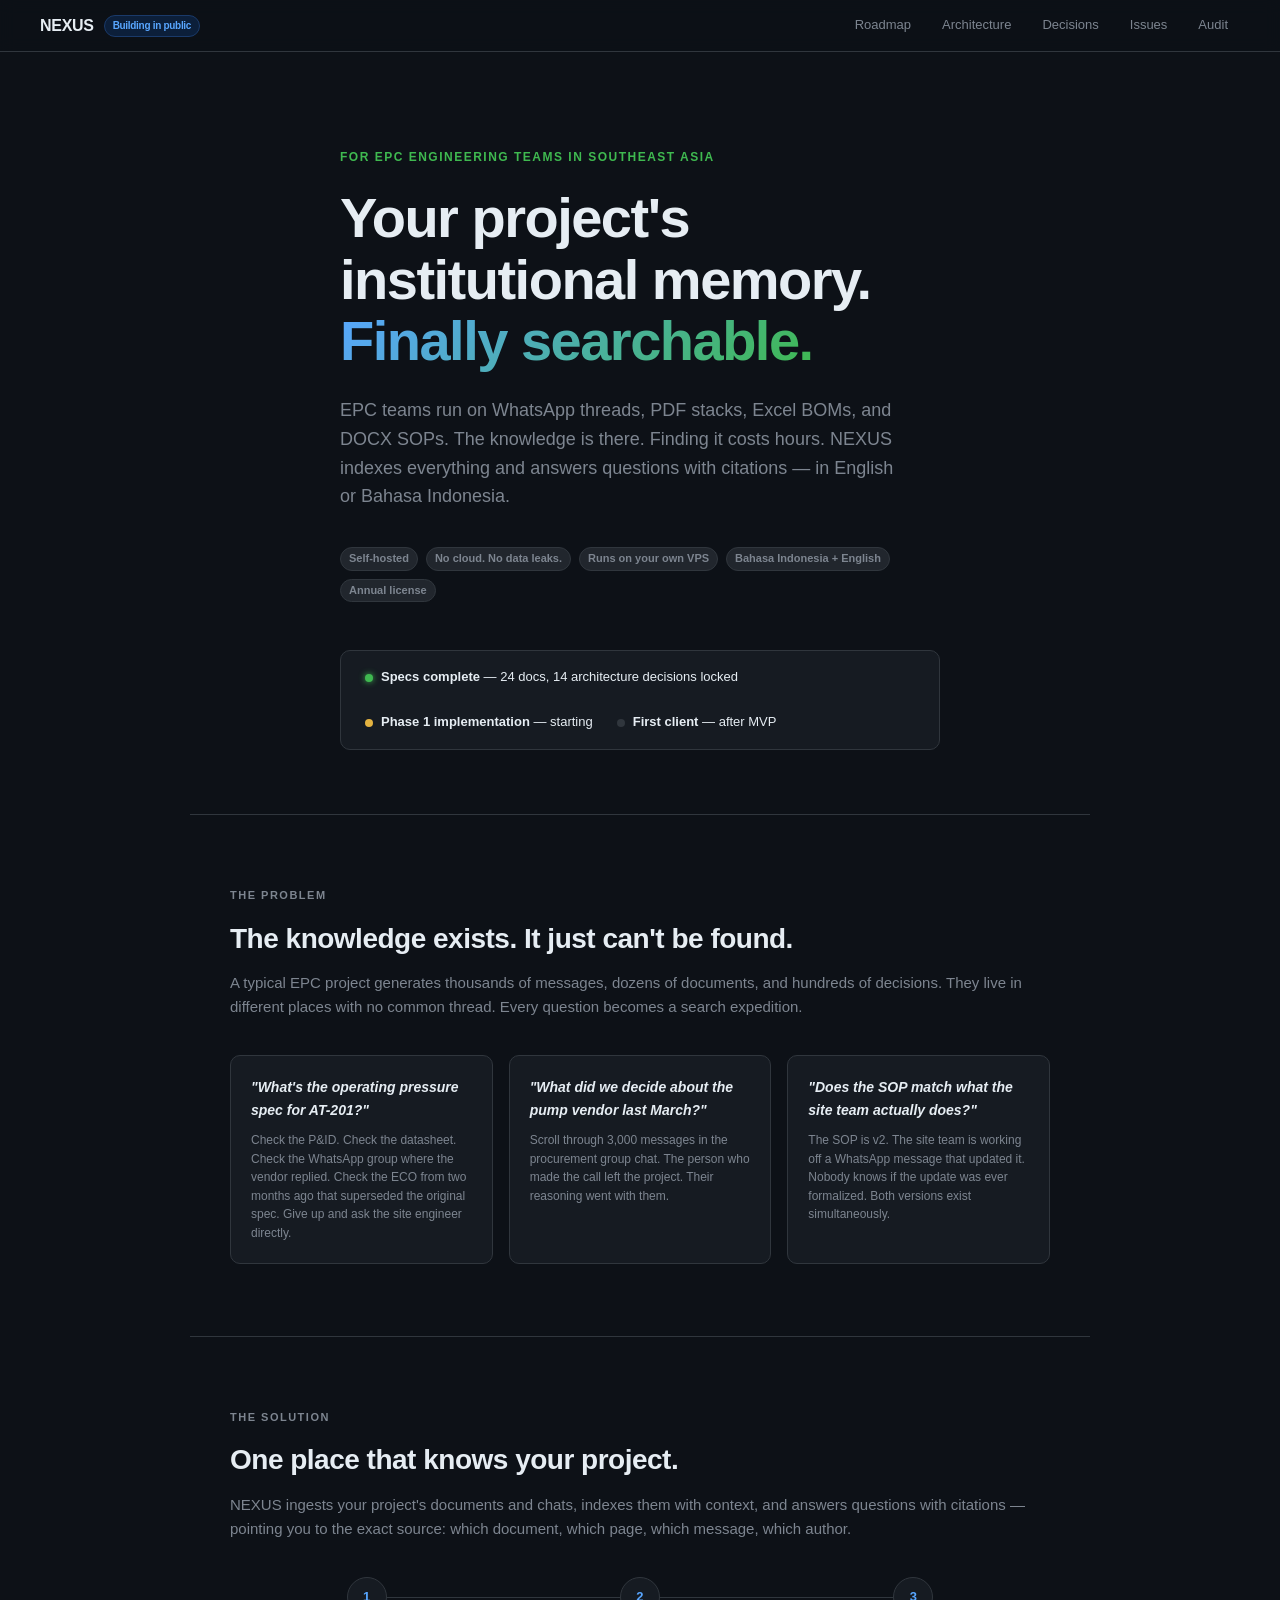
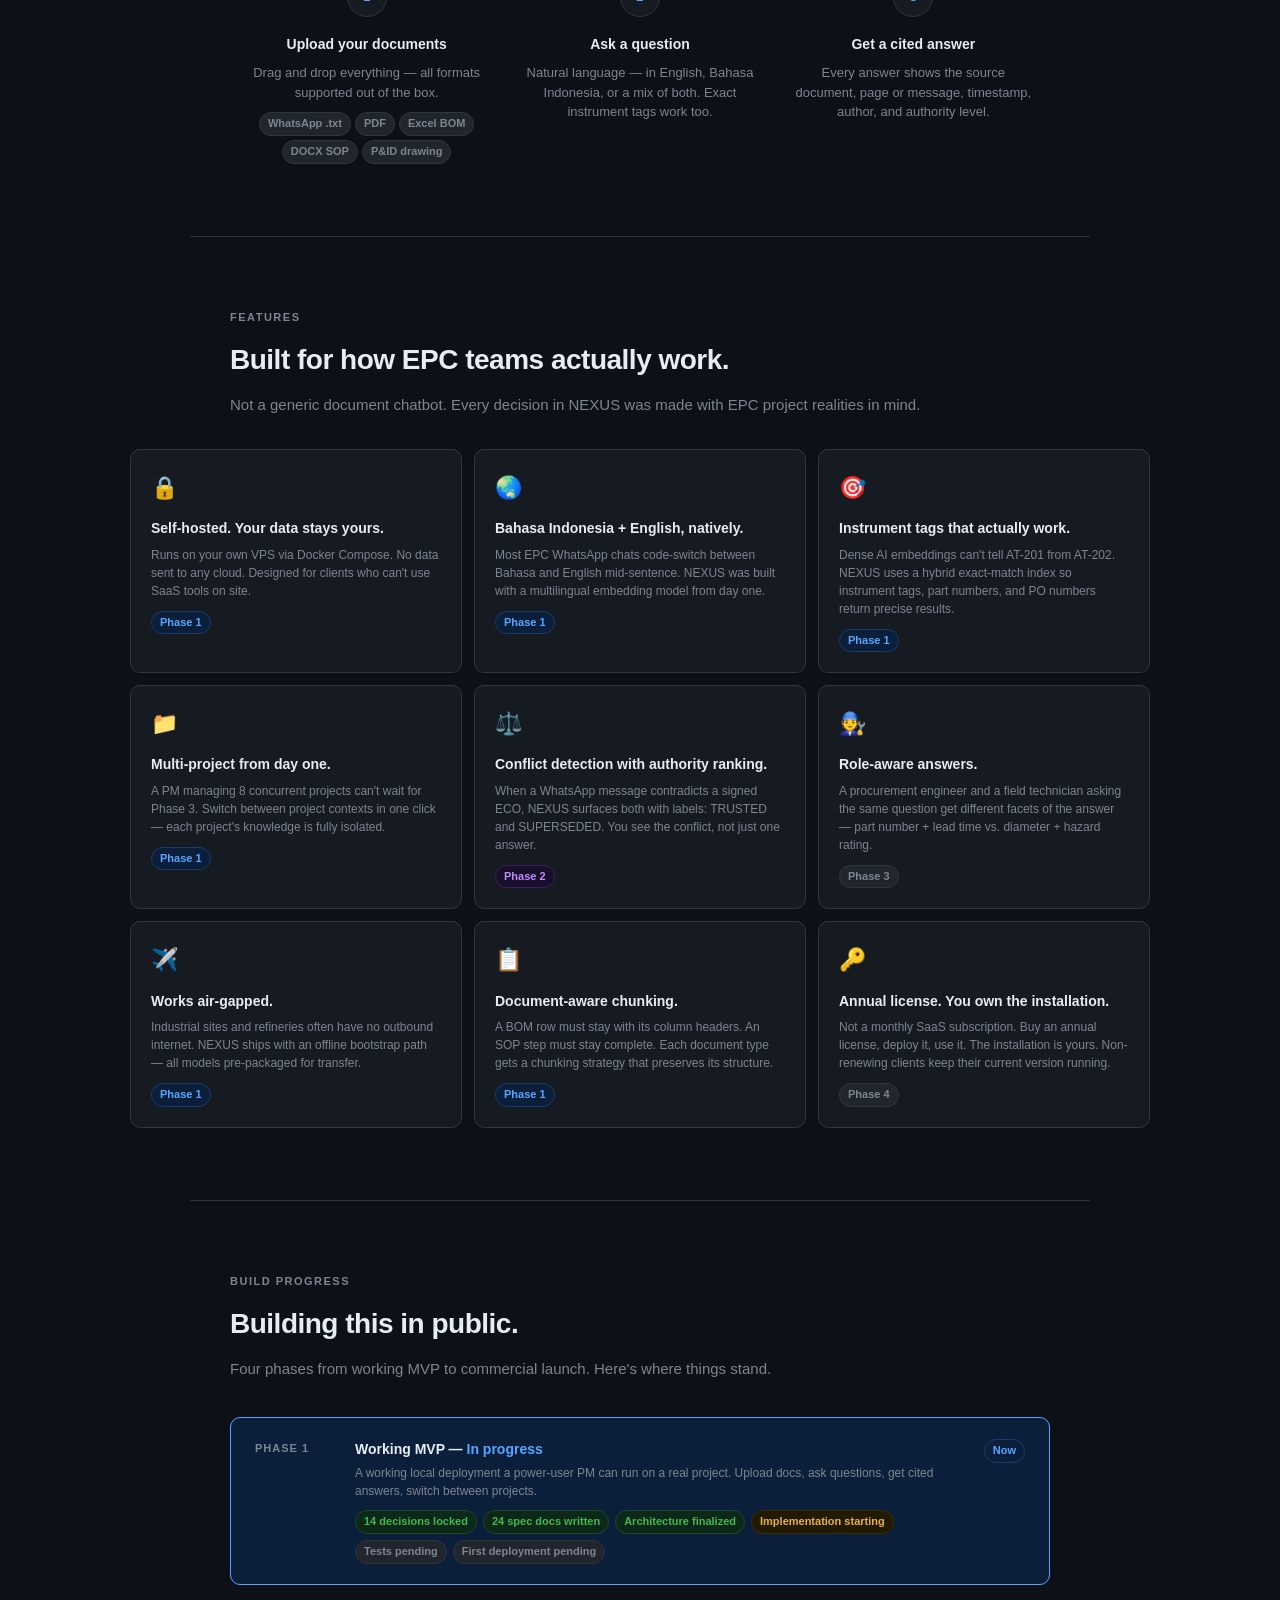
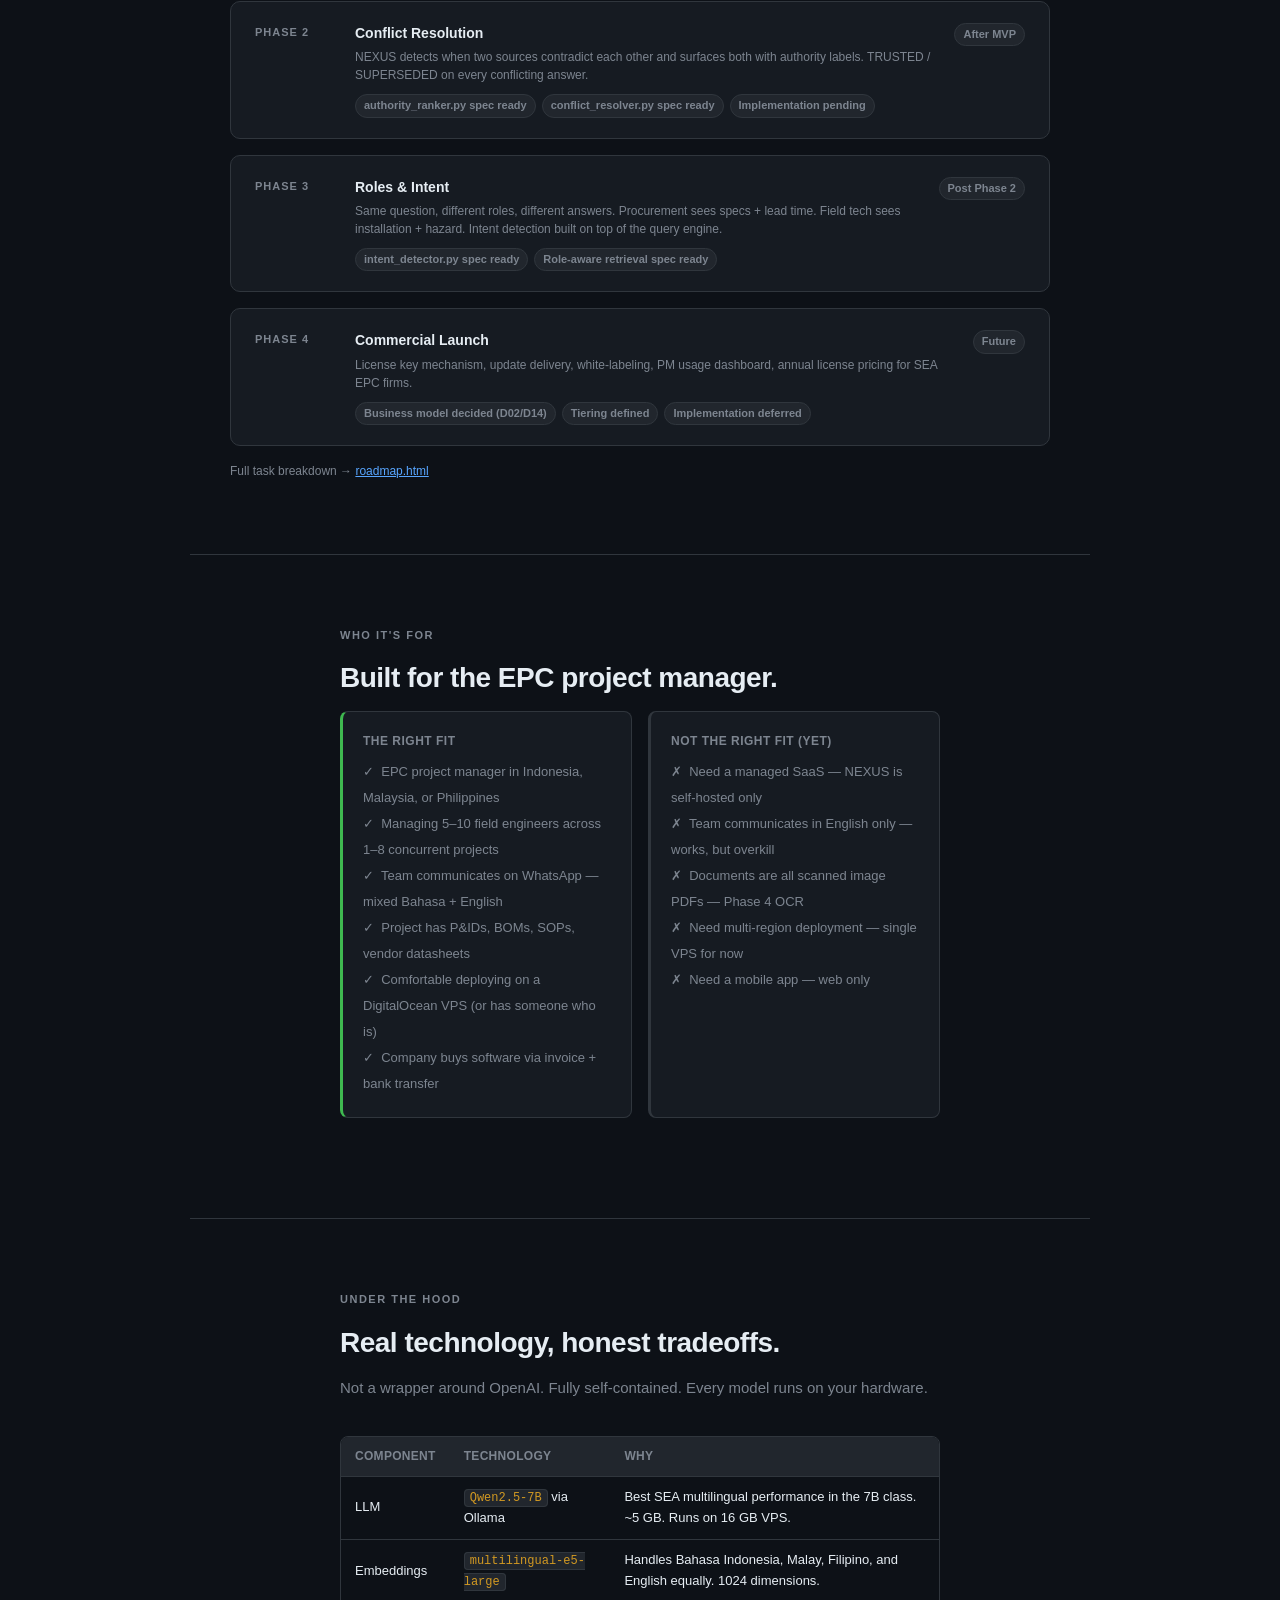
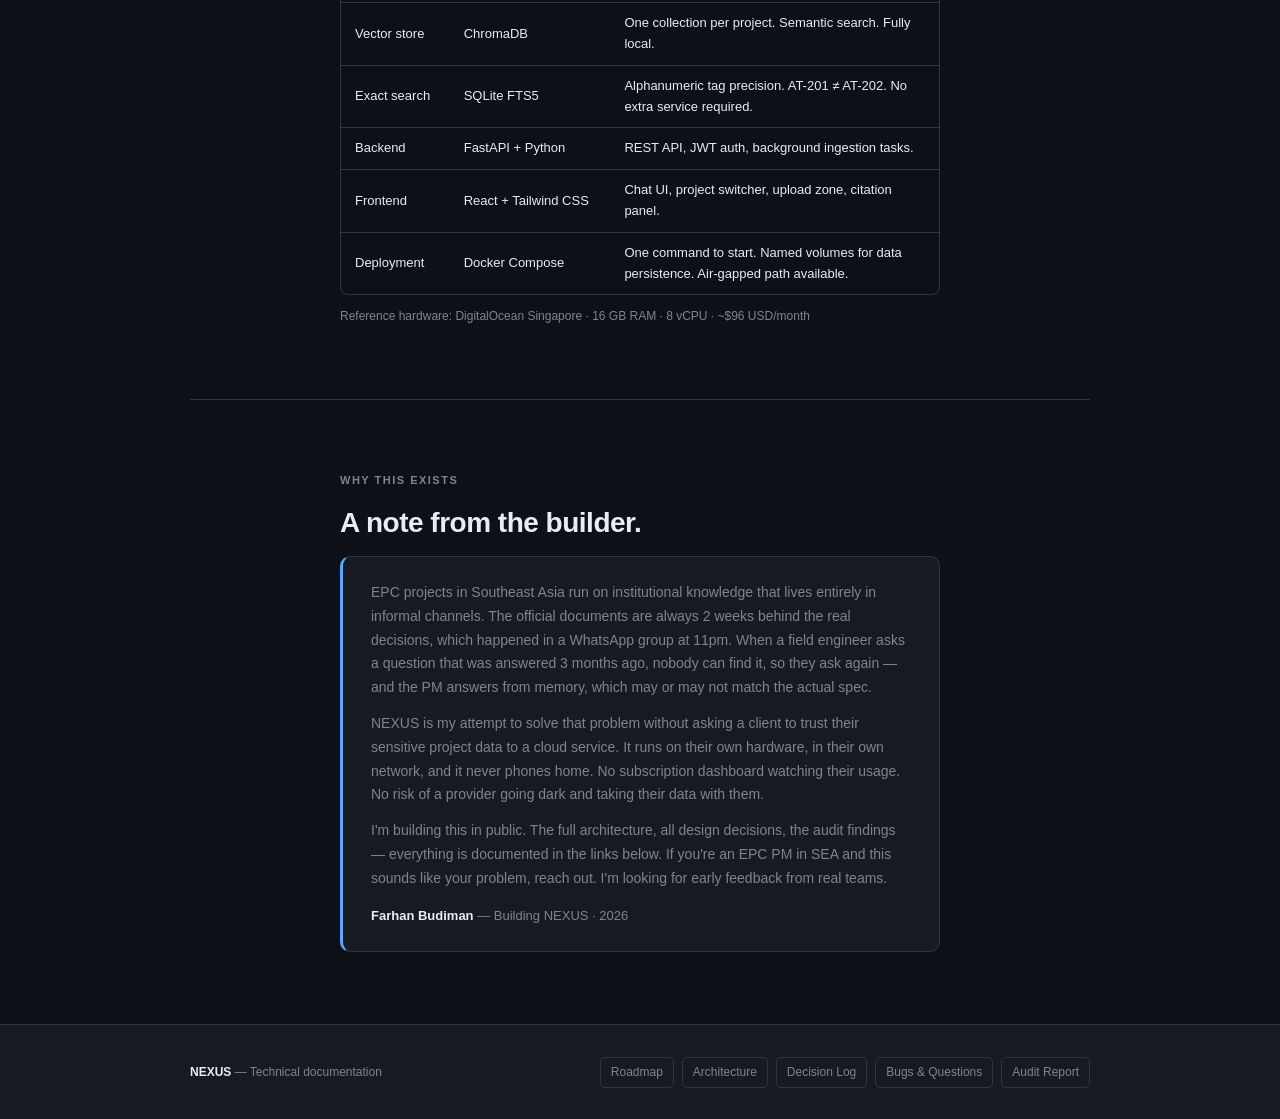
==== commit e2636cff: "Fix landing page layout — body flex override and responsive fixes Root fix: body.landing { display: " ====
--- a/index.html
+++ b/index.html
@@ -138,9 +138,11 @@
 
 <!-- Features -->
 <section class="lsection wide">
-  <div class="lsection-label" style="max-width: 900px; margin: 0 auto 12px;">Features</div>
-  <h2 class="lsection-headline" style="max-width: 900px; margin: 0 auto 12px;">Built for how EPC teams actually work.</h2>
-  <p class="lsection-sub" style="max-width: 900px; margin: 0 auto 36px;">Not a generic document chatbot. Every decision in NEXUS was made with EPC project realities in mind.</p>
+  <div style="max-width: 820px; margin: 0 auto 32px;">
+    <div class="lsection-label">Features</div>
+    <h2 class="lsection-headline">Built for how EPC teams actually work.</h2>
+    <p class="lsection-sub" style="margin-bottom: 0;">Not a generic document chatbot. Every decision in NEXUS was made with EPC project realities in mind.</p>
+  </div>
 
   <div class="feature-grid">
     <div class="feature-card">
--- a/style.css
+++ b/style.css
@@ -316,11 +316,11 @@
 }
 
 /* ── Marketing / Landing page ───────────────── */
+body.landing {
+  display: block;   /* override global flex; sidebar pages need flex, landing doesn't */
+}
 .landing {
-  width: 100%;
   min-height: 100vh;
-  background: var(--bg);
-  color: var(--text);
 }
 
 /* Top nav */
@@ -365,11 +365,10 @@
 .lsection {
   max-width: 900px;
   margin: 0 auto;
-  padding: 80px 40px;
+  padding: 72px 40px;
 }
 .lsection.narrow { max-width: 680px; }
 .lsection.wide { max-width: 1100px; }
-.lsection + .lsection { padding-top: 0; }
 
 /* Hero */
 .hero-eyebrow {
@@ -455,14 +454,15 @@
   font-size: 28px;
   font-weight: 700;
   letter-spacing: -0.5px;
-  margin-bottom: 12px;
+  margin-bottom: 10px;
 }
 .lsection-sub {
   font-size: 15px;
   color: var(--muted);
   line-height: 1.6;
-  margin-bottom: 36px;
-}
+  margin-bottom: 0;
+}
+.lsection-sub + * { margin-top: 36px; }
 
 /* Problem cards */
 .problem-grid {
@@ -499,9 +499,9 @@
 .steps::before {
   content: '';
   position: absolute;
-  top: 28px;
-  left: calc(16.66% + 16px);
-  right: calc(16.66% + 16px);
+  top: 20px;                     /* center of 40px step-num */
+  left: calc(33.33% / 2 + 20px); /* right edge of circle in col 1 */
+  right: calc(33.33% / 2 + 20px);/* left edge of circle in col 3 */
   height: 1px;
   background: var(--border);
 }
@@ -640,18 +640,25 @@
 .docs-footer-links a:hover { color: var(--text); border-color: var(--muted); }
 
 /* Responsive marketing */
-@media (max-width: 900px) {
+@media (max-width: 860px) {
   .problem-grid { grid-template-columns: 1fr; }
   .feature-grid { grid-template-columns: repeat(2, 1fr); }
-  .steps { grid-template-columns: 1fr; }
+  .steps { grid-template-columns: 1fr; gap: 28px; }
   .steps::before { display: none; }
-  .phase-row { grid-template-columns: 1fr; }
+  .step { text-align: left; }
+  .step-num { margin: 0 0 12px; }
+  .step .file-types { justify-content: flex-start; }
+  .phase-row { grid-template-columns: 1fr; gap: 8px; }
+  .phase-row > :last-child { justify-self: start; }
   .top-nav { padding: 0 20px; }
-}
-
-@media (max-width: 640px) {
-  .lsection { padding: 48px 20px; }
+  .lsection { padding: 56px 24px; }
+  .lsection.wide { padding: 56px 24px; }
+}
+
+@media (max-width: 560px) {
+  .lsection { padding: 40px 16px; }
   .feature-grid { grid-template-columns: 1fr; }
   .top-nav-links { display: none; }
-  .docs-footer { padding: 24px 20px; }
-}
+  .docs-footer { padding: 24px 16px; }
+  .hero-headline { letter-spacing: -1px; }
+}
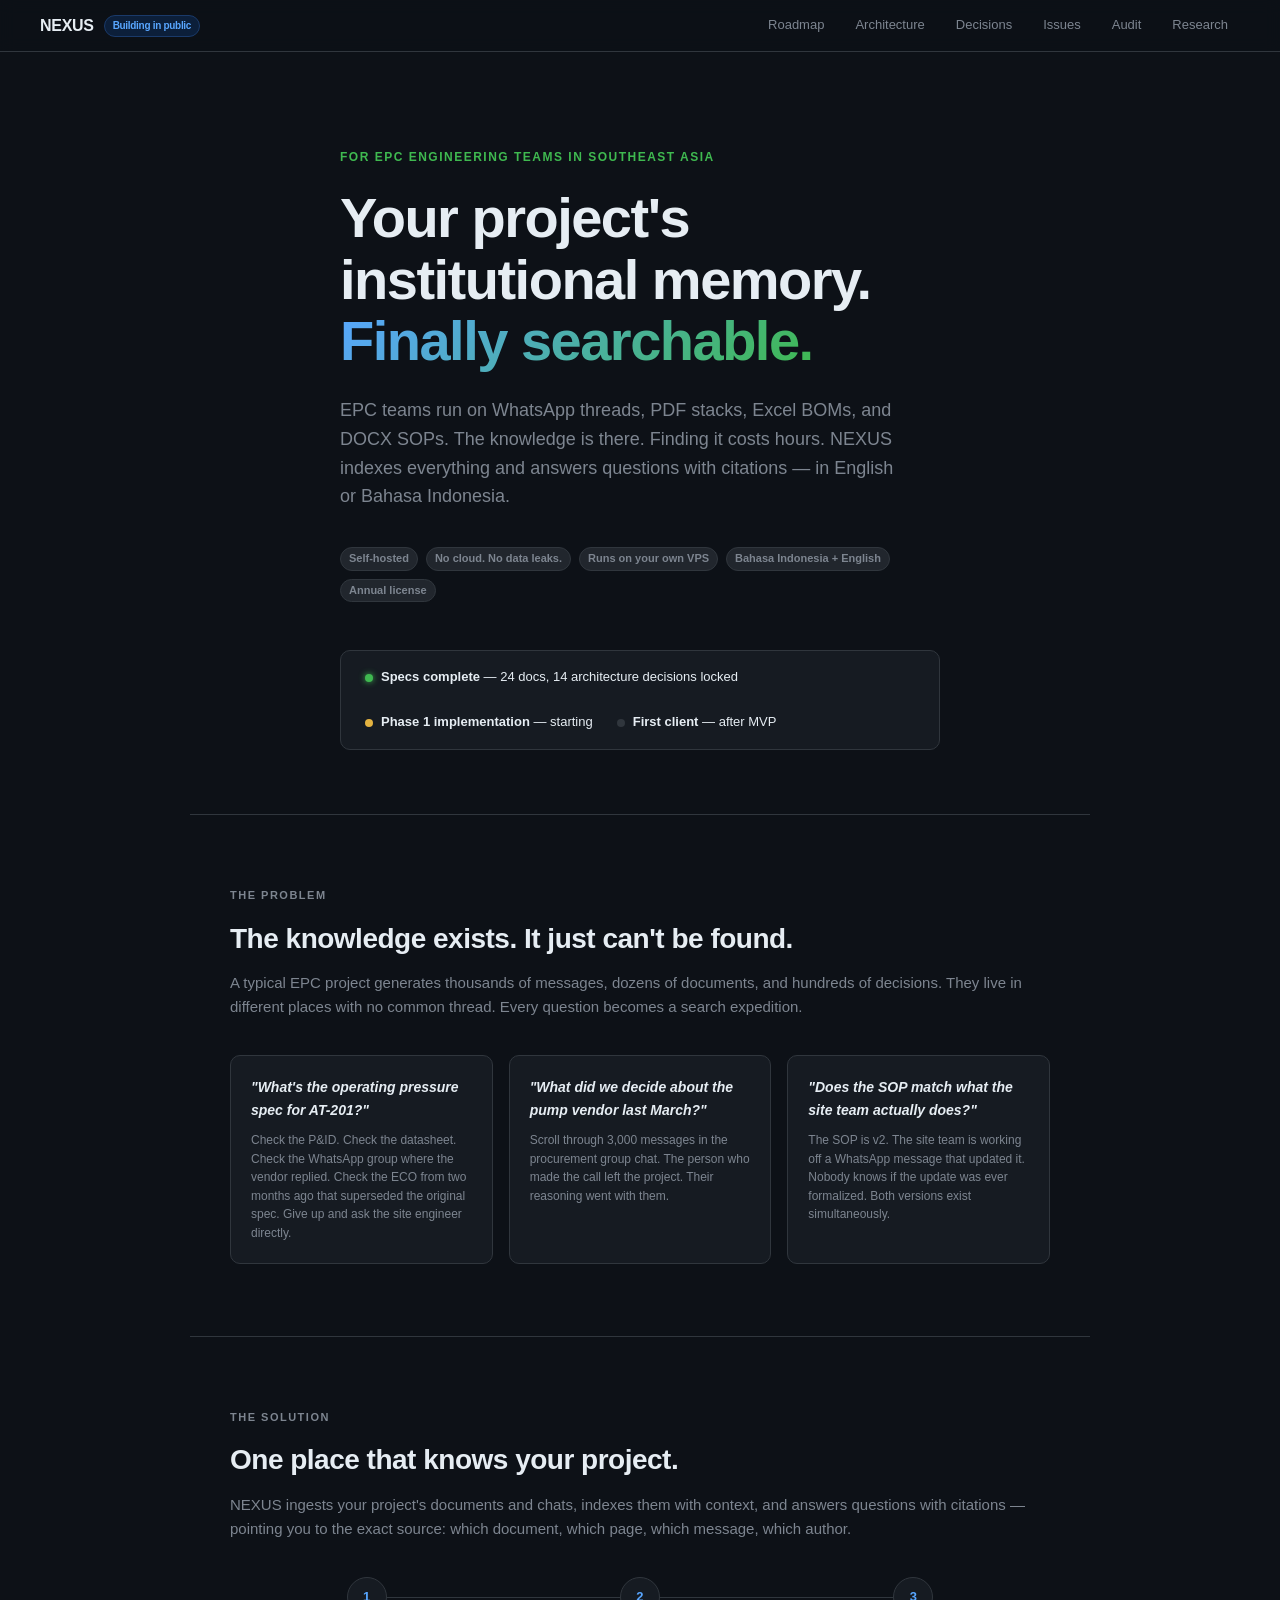
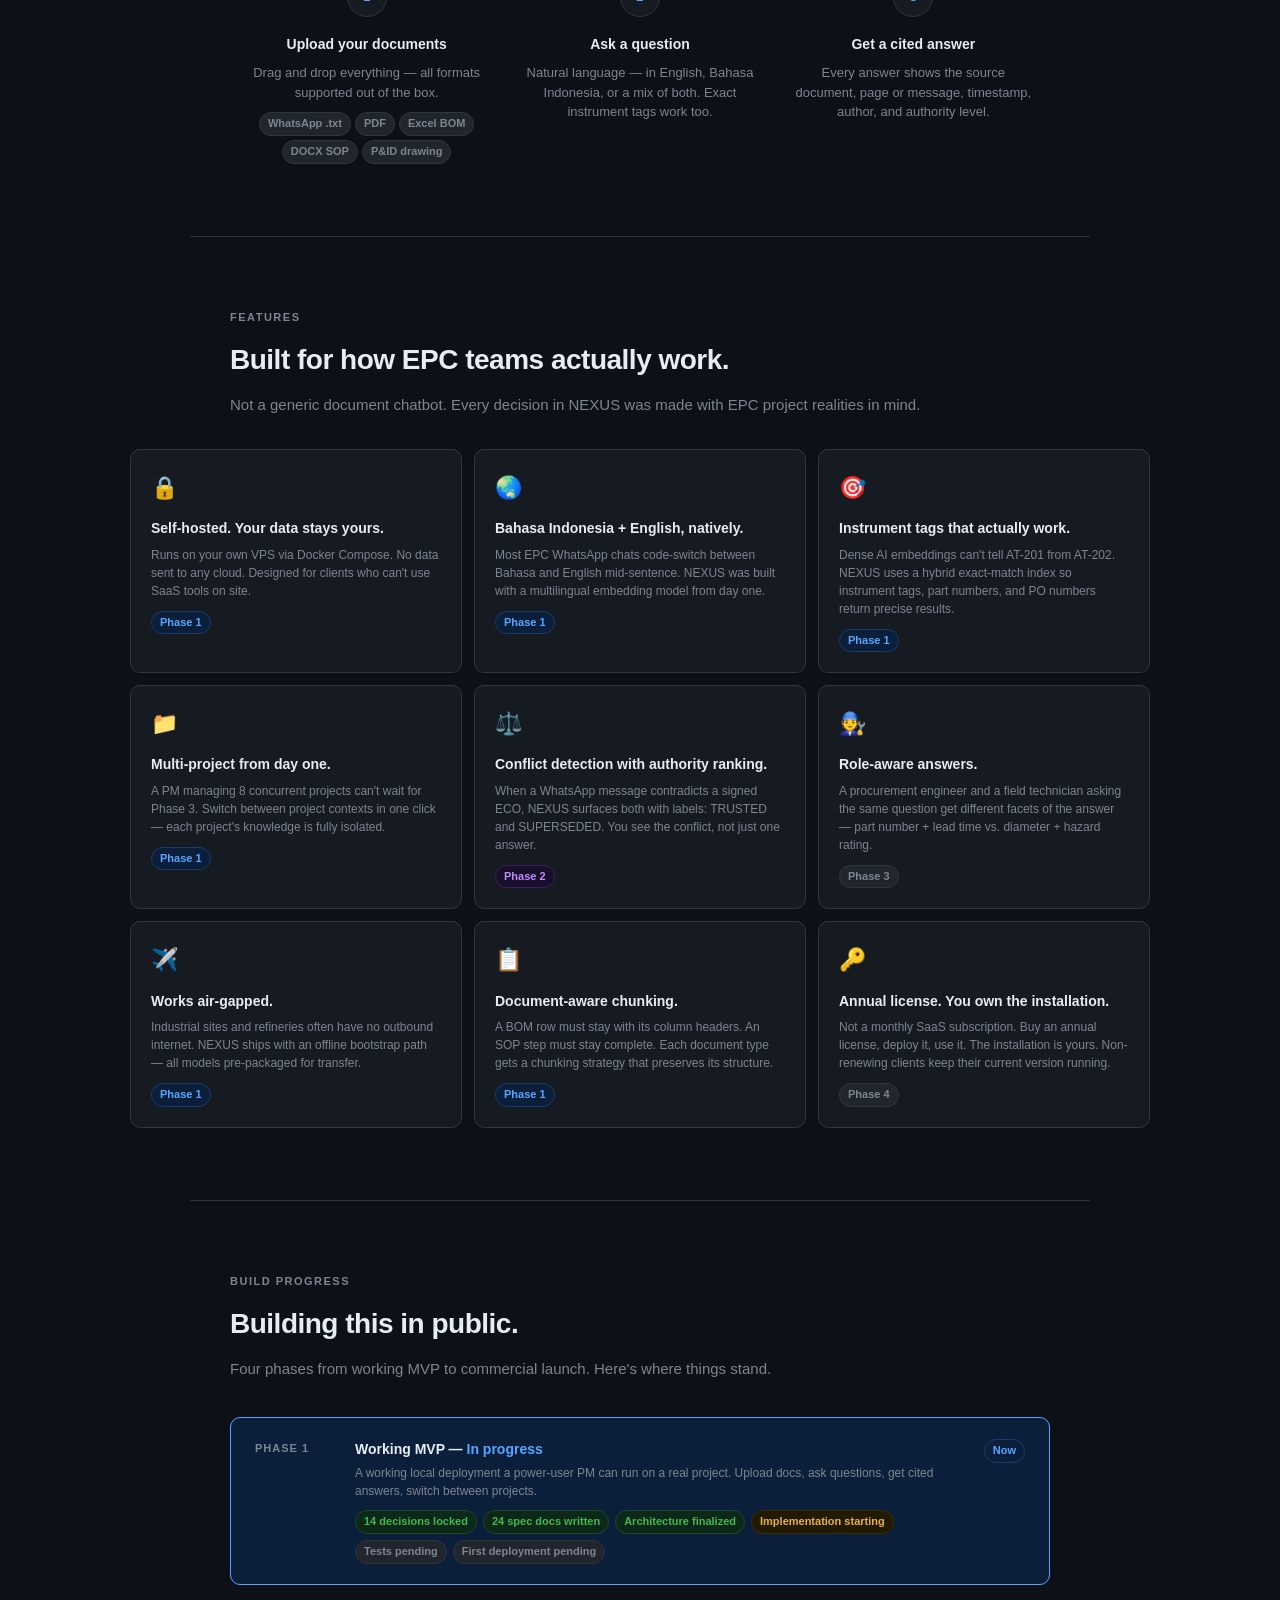
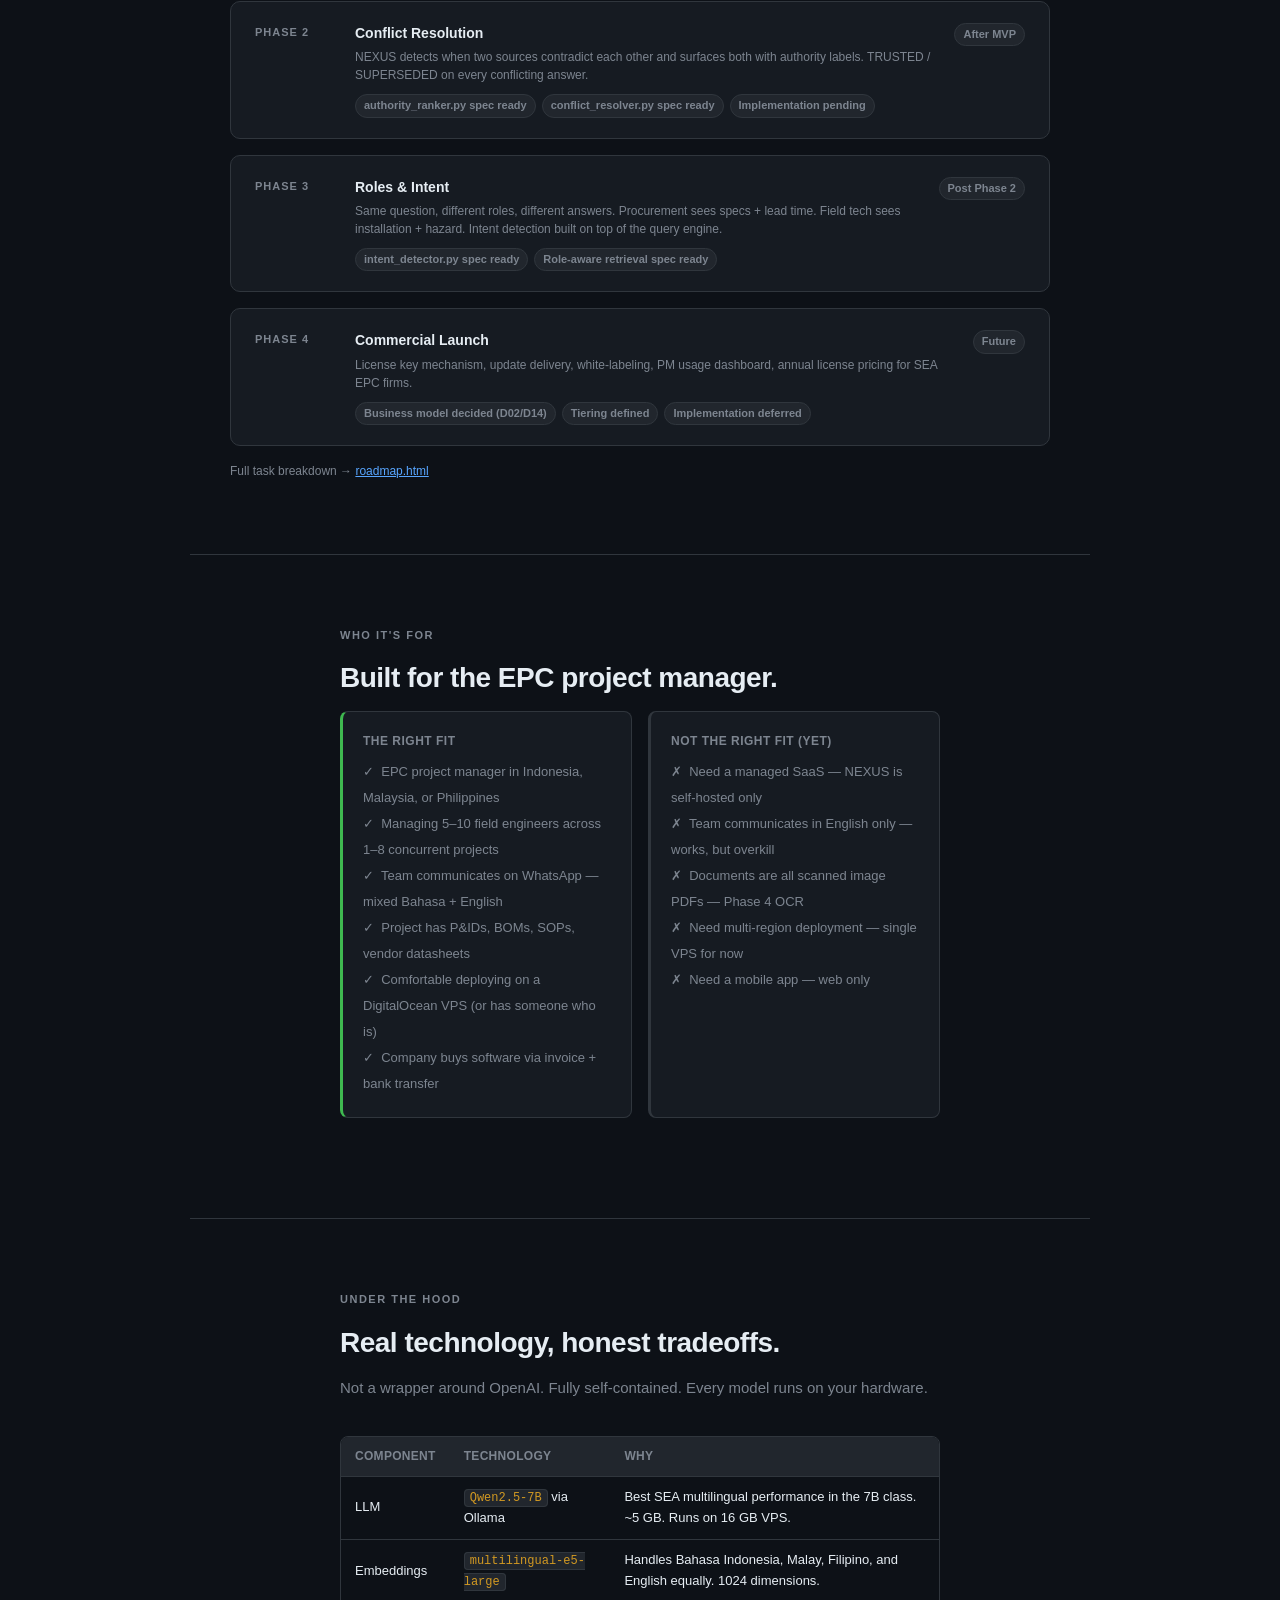
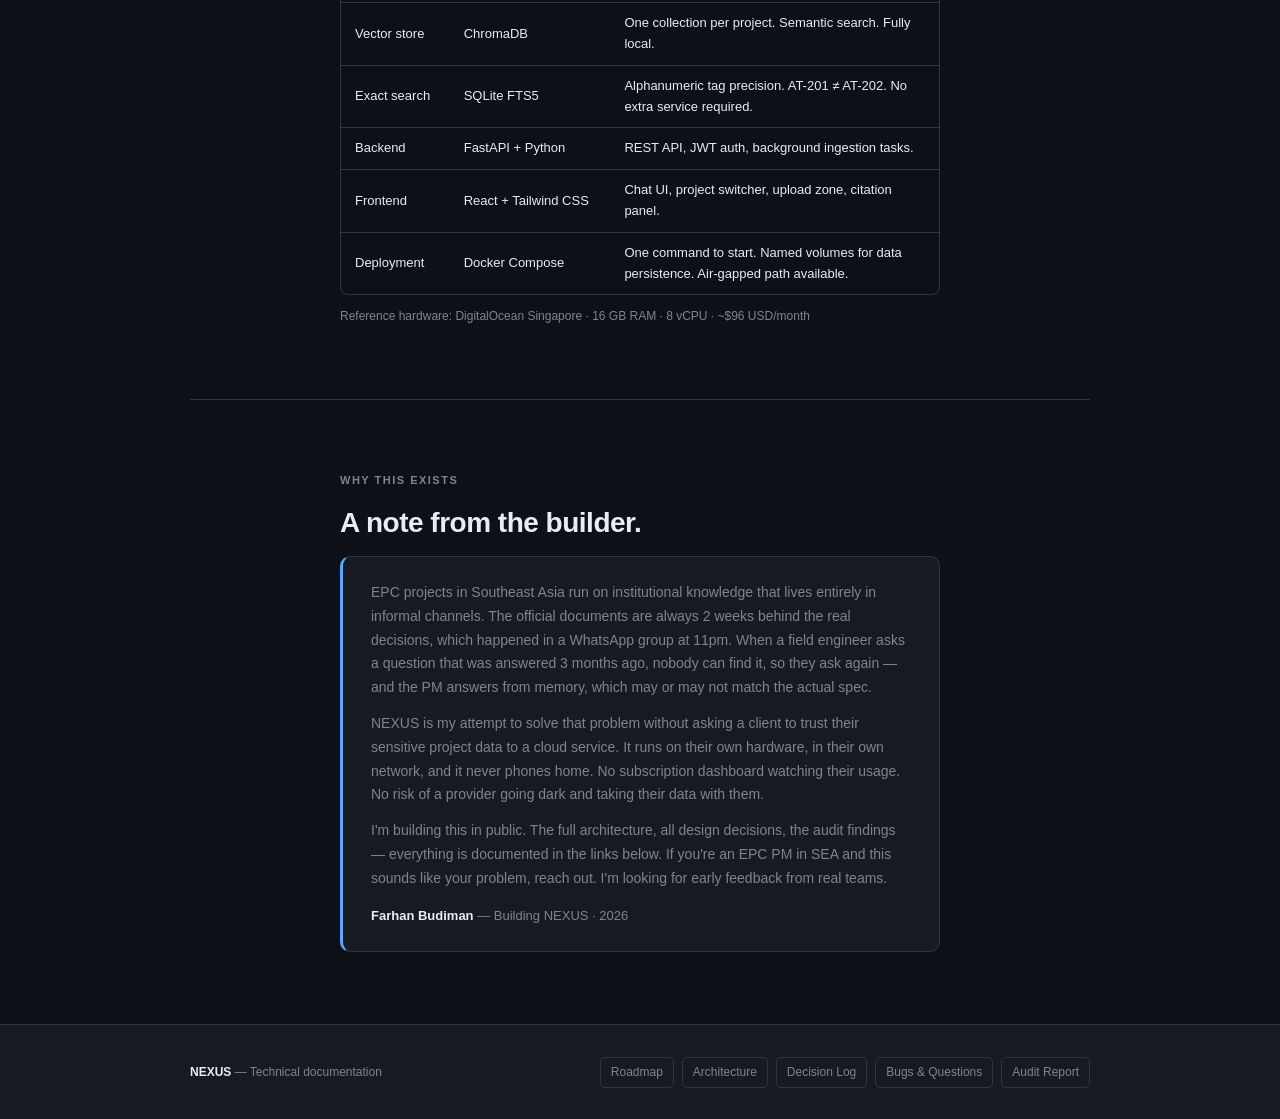
==== commit 3305a8a7: "Add context engine research library and research.html presentation 12 Obsidian-compatible research f" ====
--- a/index.html
+++ b/index.html
@@ -21,6 +21,7 @@
     <a href="decisions.html">Decisions</a>
     <a href="tracking.html">Issues</a>
     <a href="audit.html">Audit</a>
+    <a href="research.html">Research</a>
   </div>
 </nav>
 
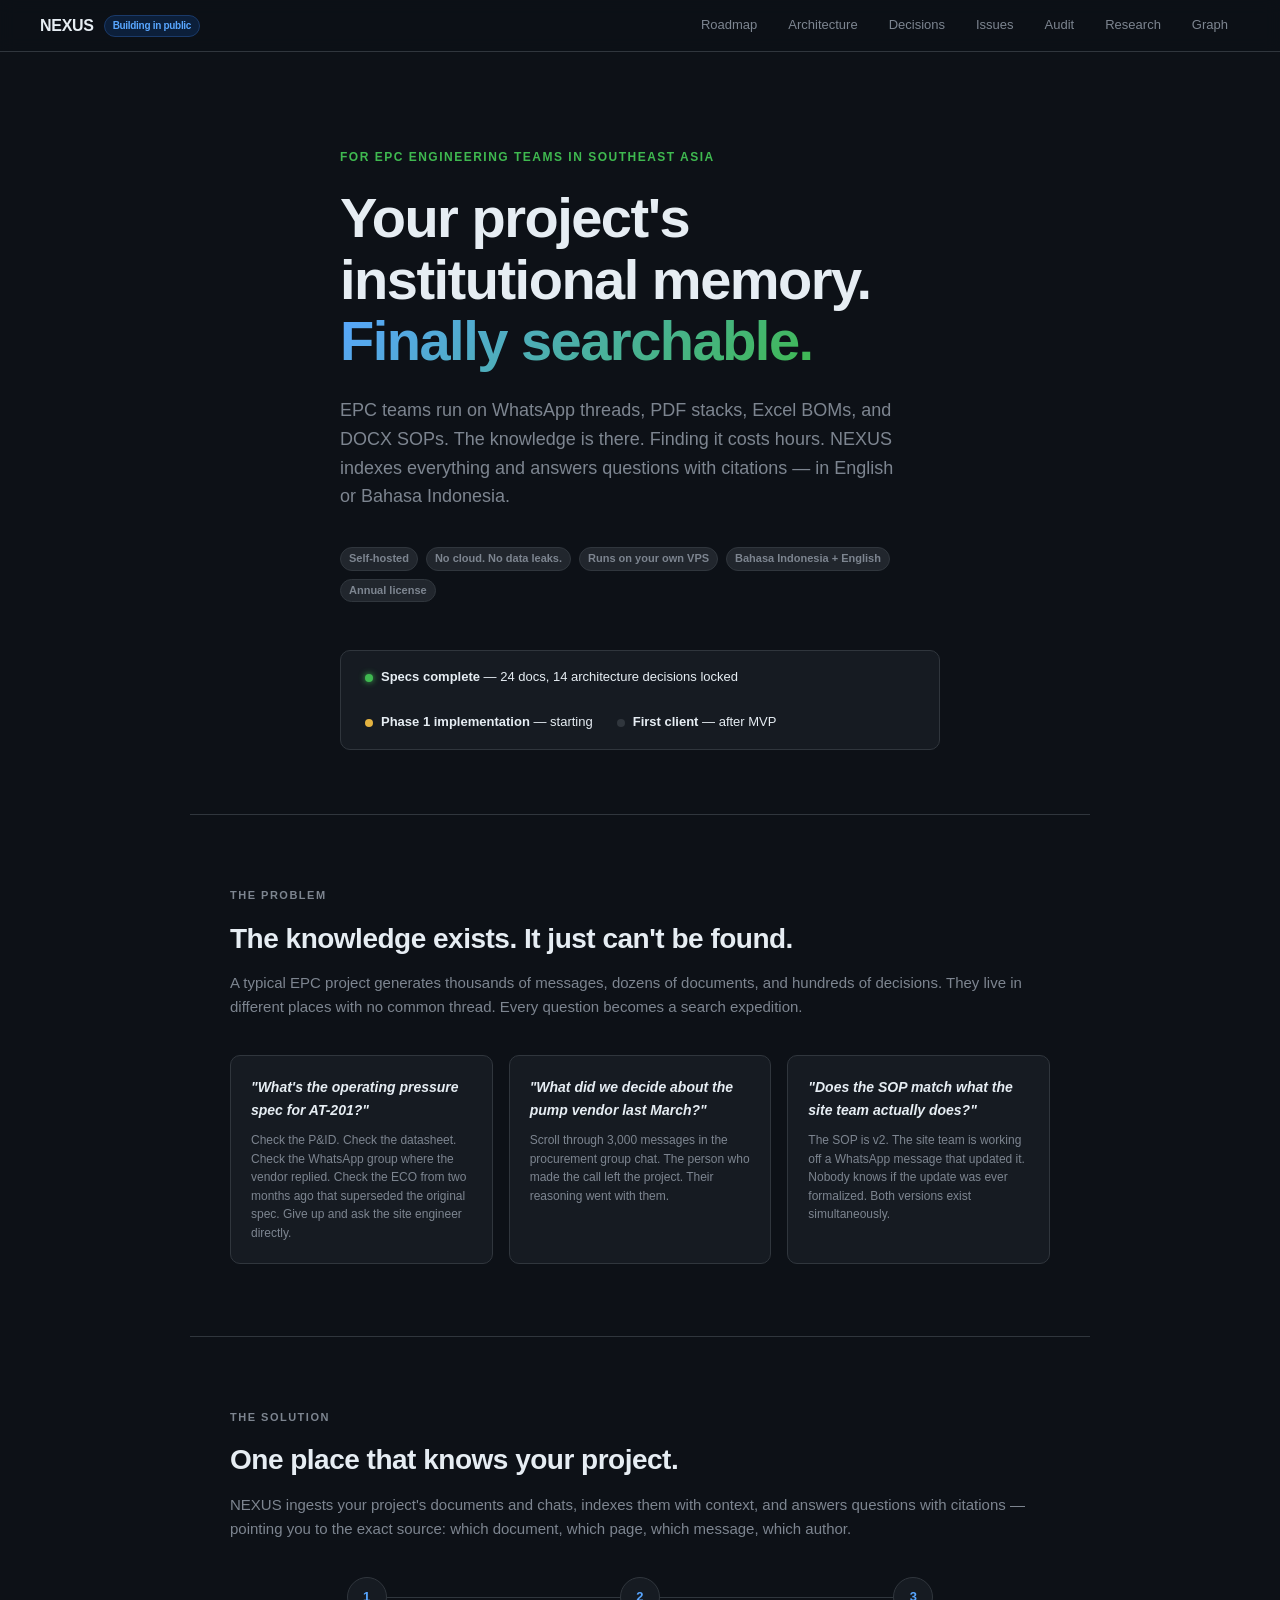
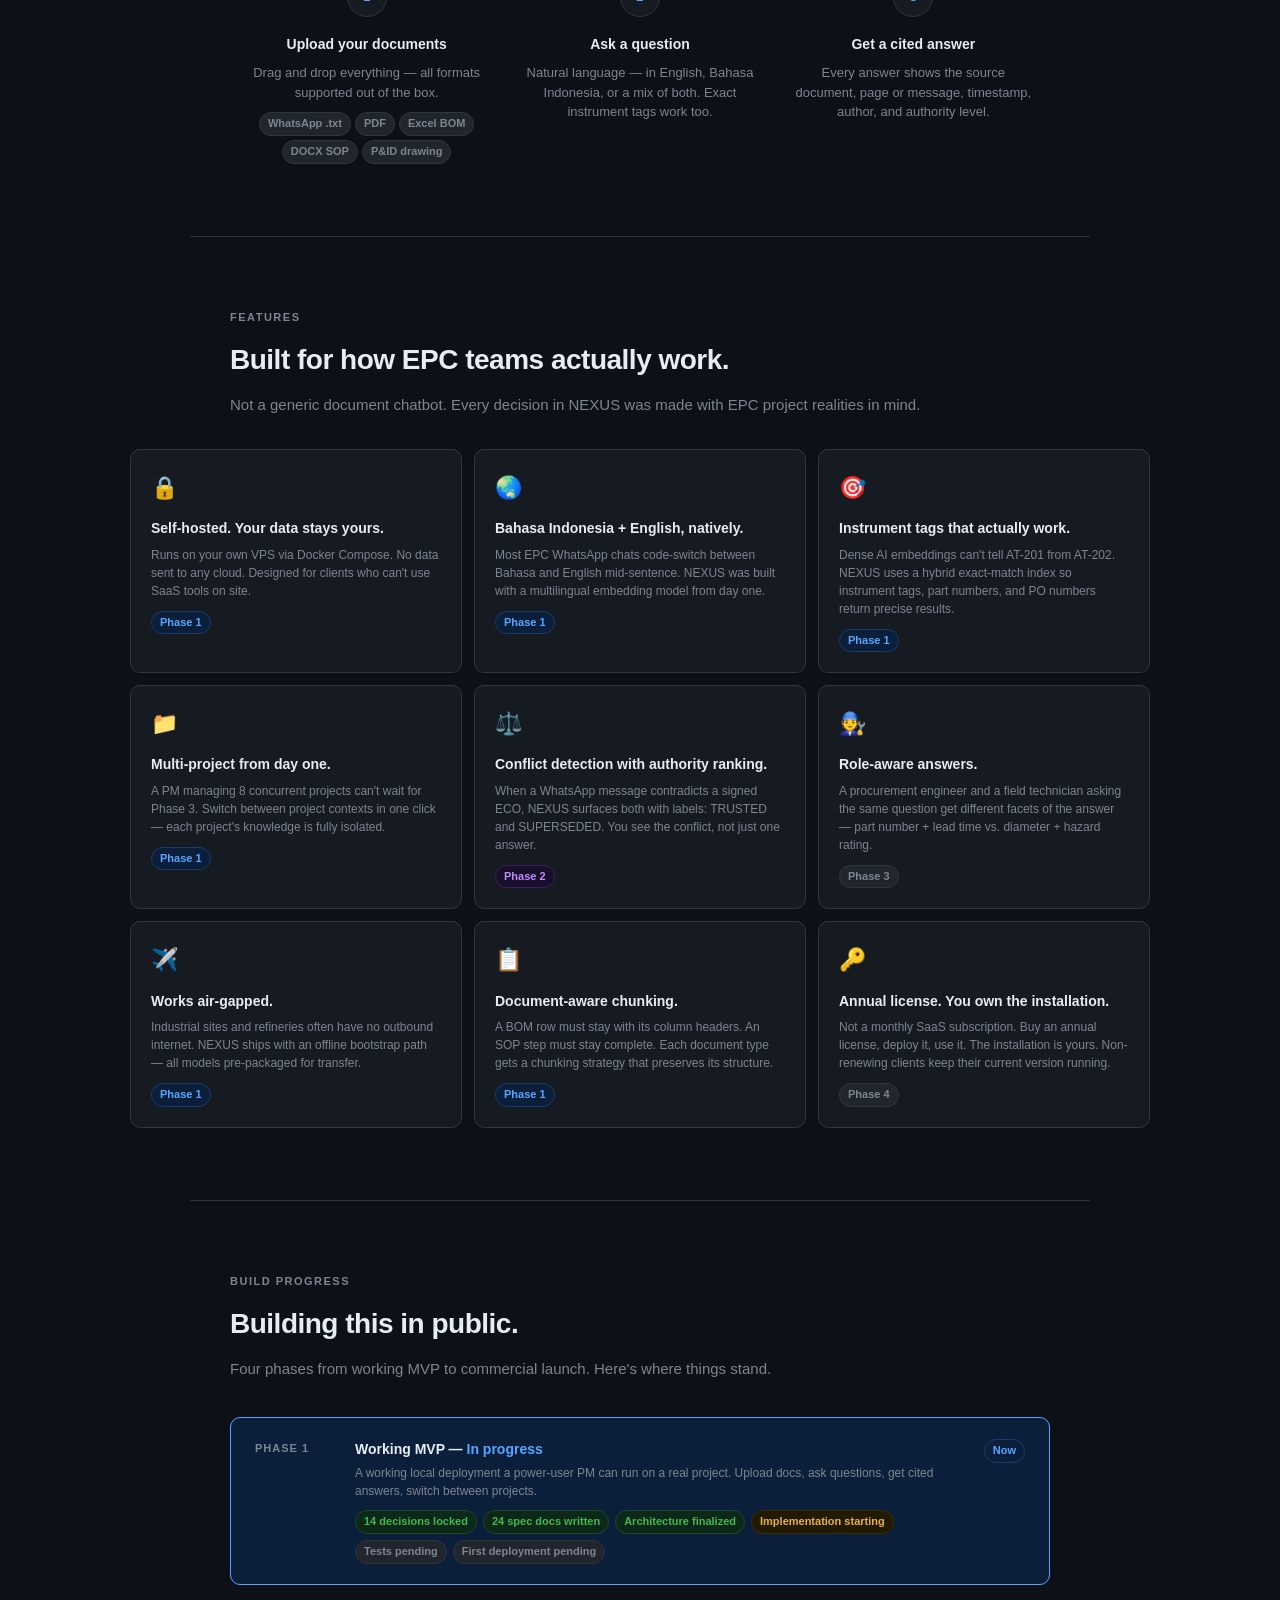
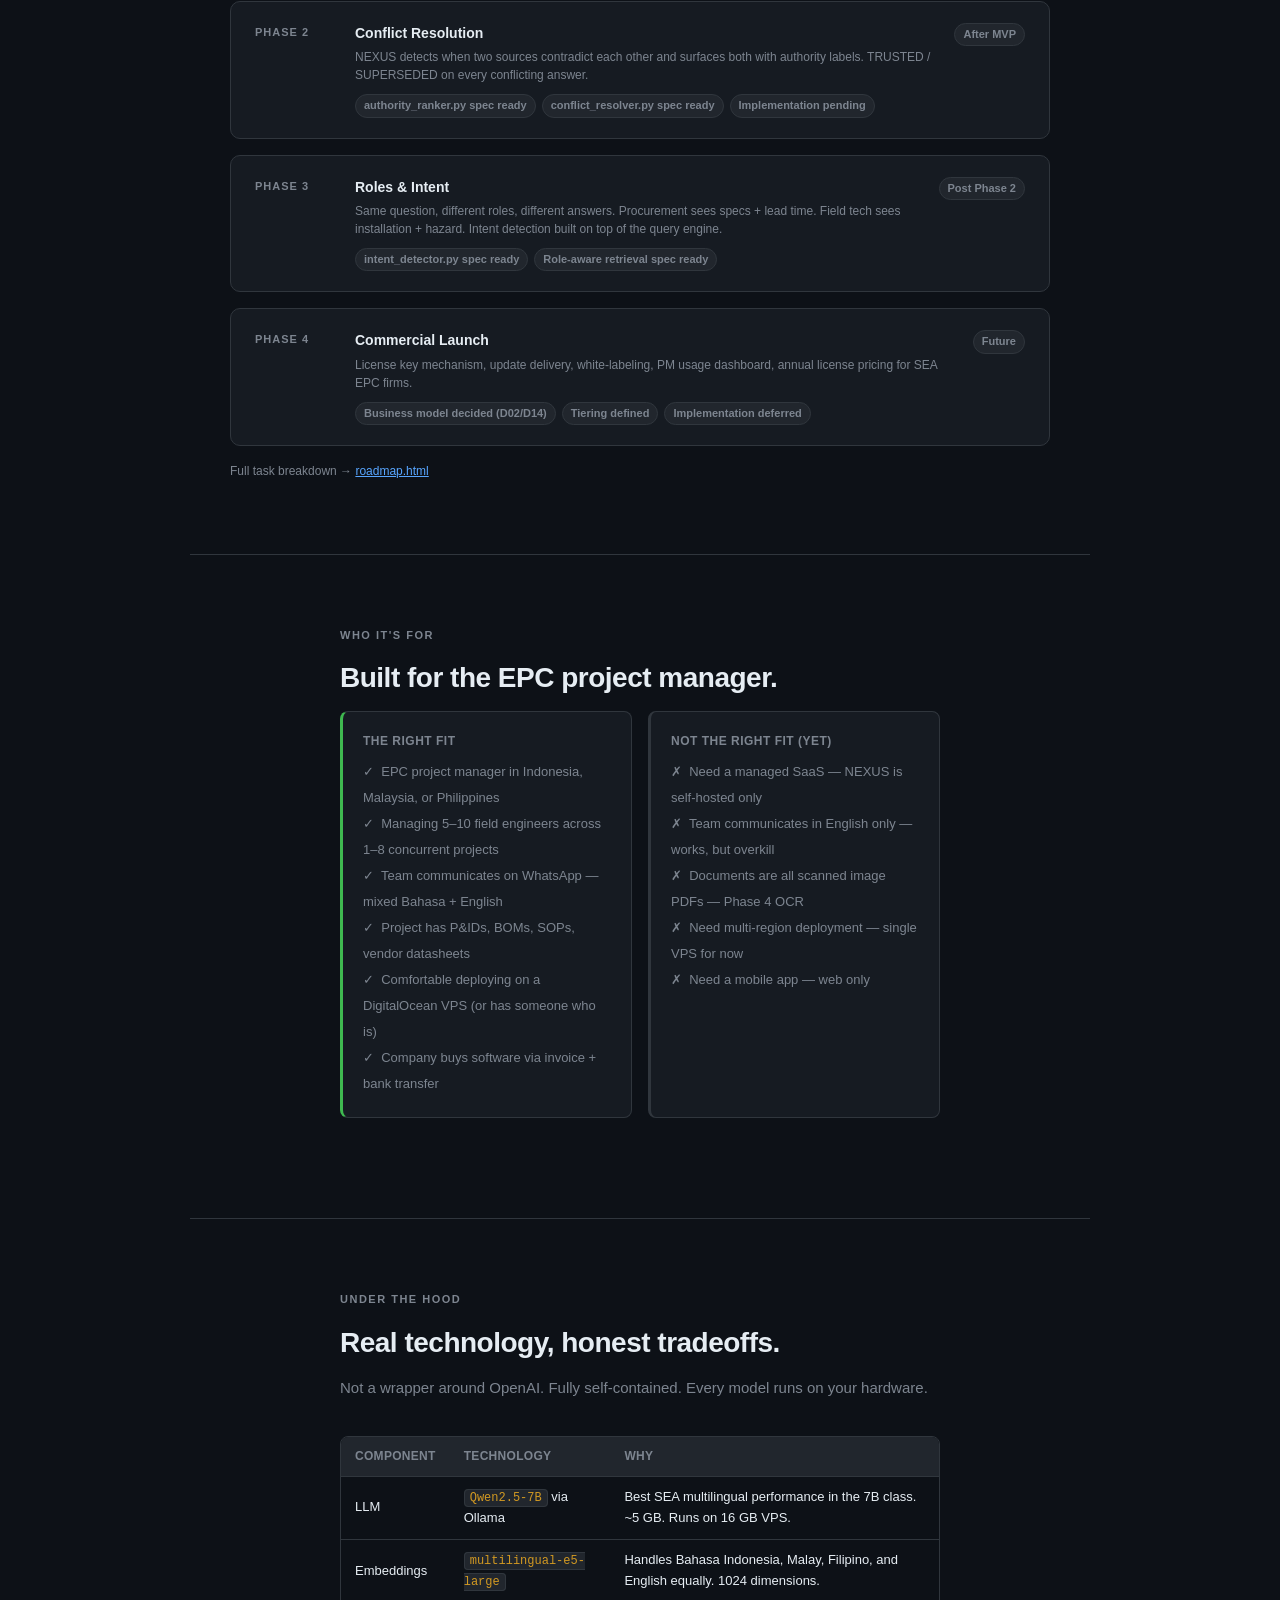
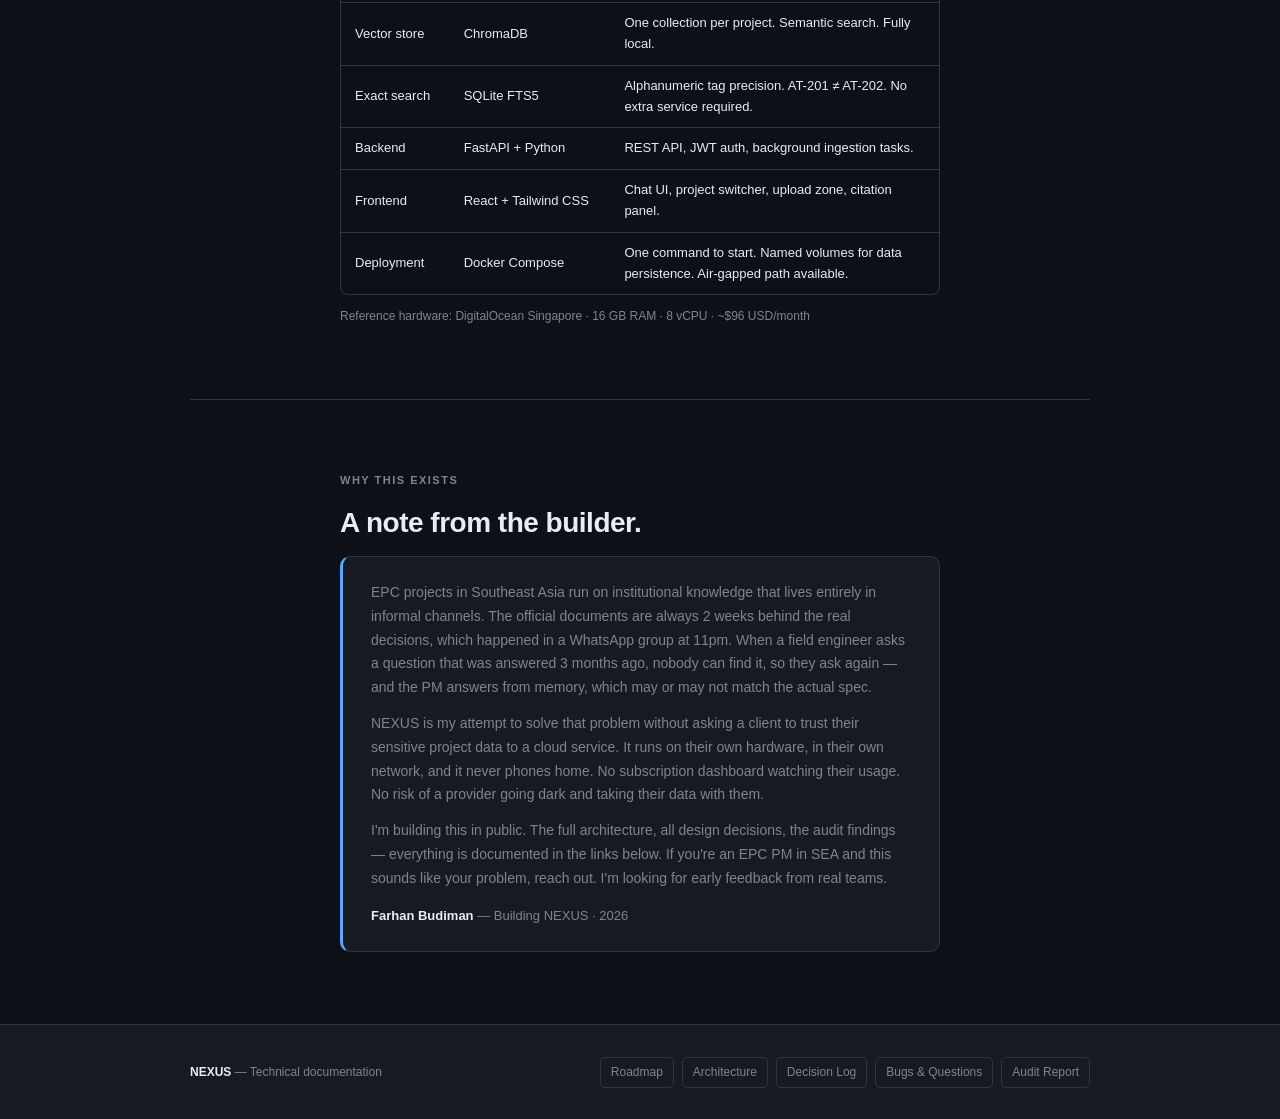
==== commit 59ff53e6: "Add interactive 3D knowledge graph (graph.html) Full-screen Three.js force graph with 15 nodes (12 l" ====
--- a/index.html
+++ b/index.html
@@ -22,6 +22,7 @@
     <a href="tracking.html">Issues</a>
     <a href="audit.html">Audit</a>
     <a href="research.html">Research</a>
+    <a href="graph.html">Graph</a>
   </div>
 </nav>
 
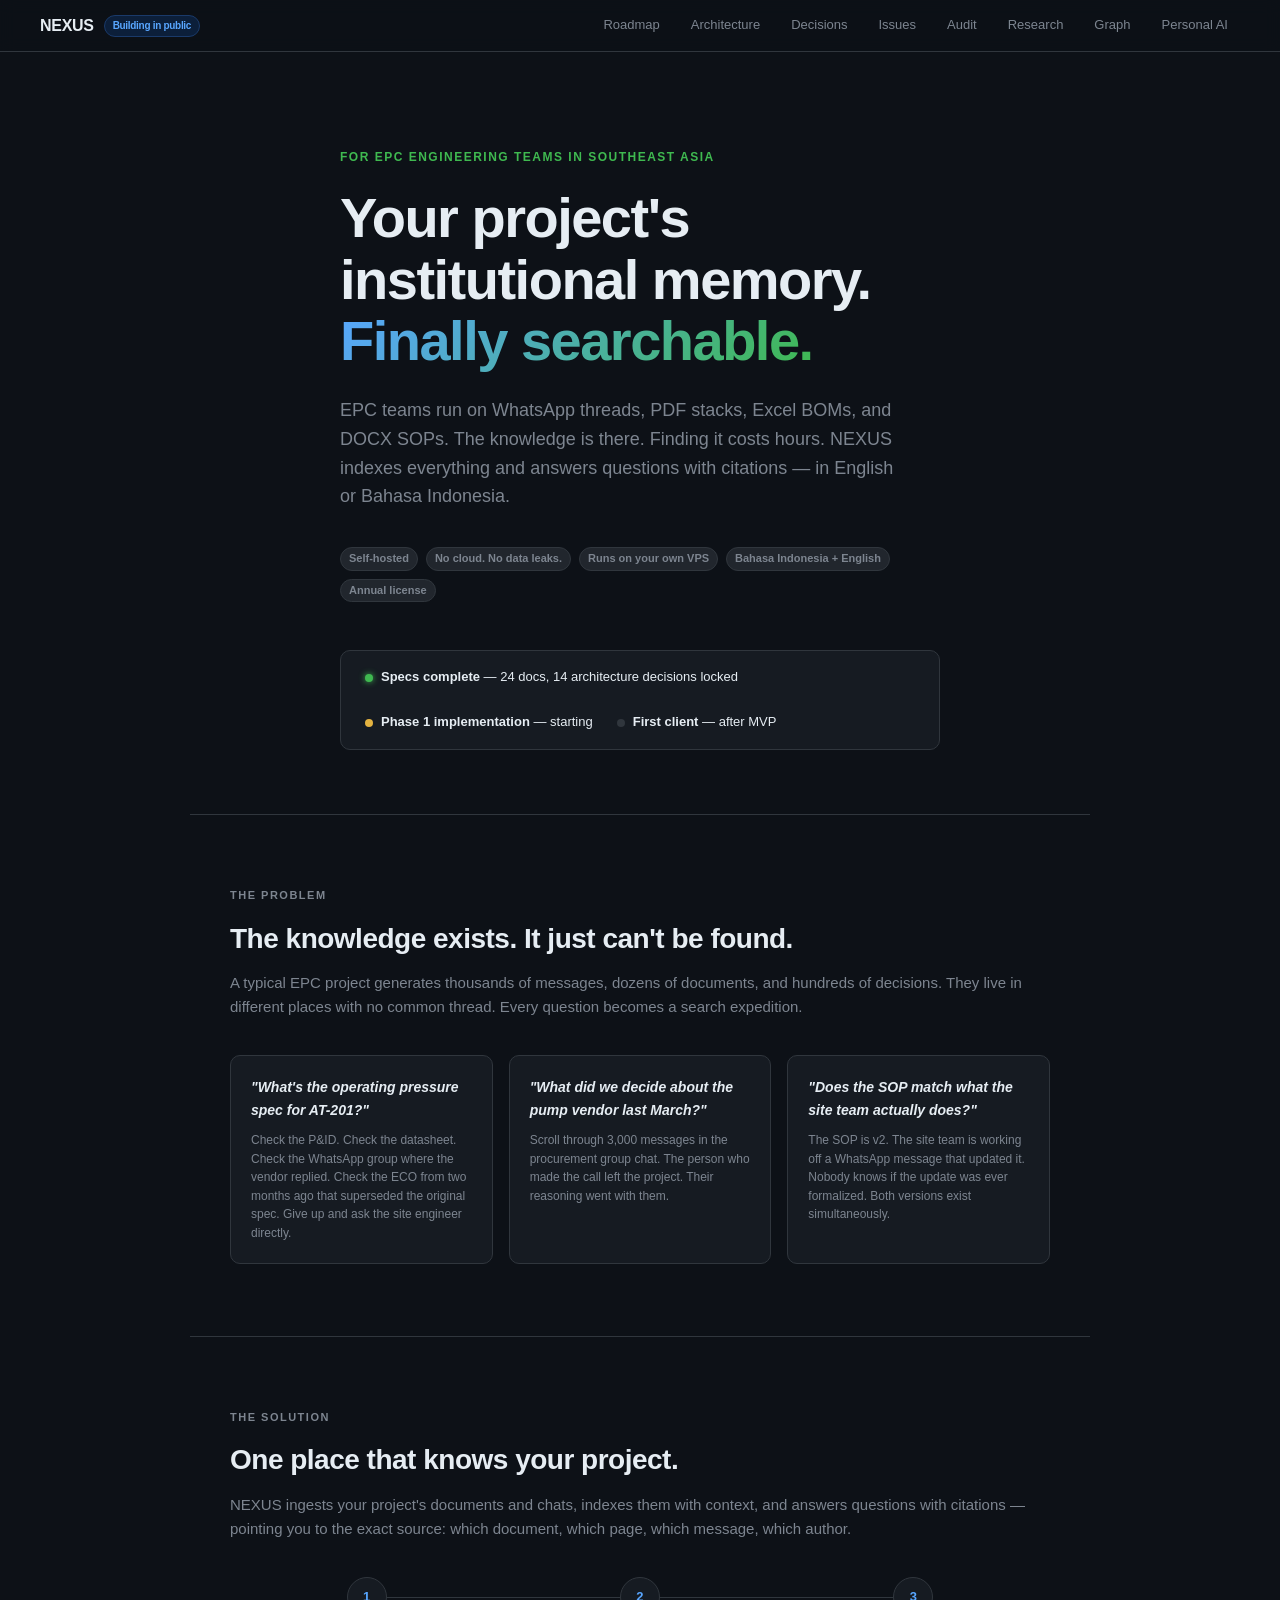
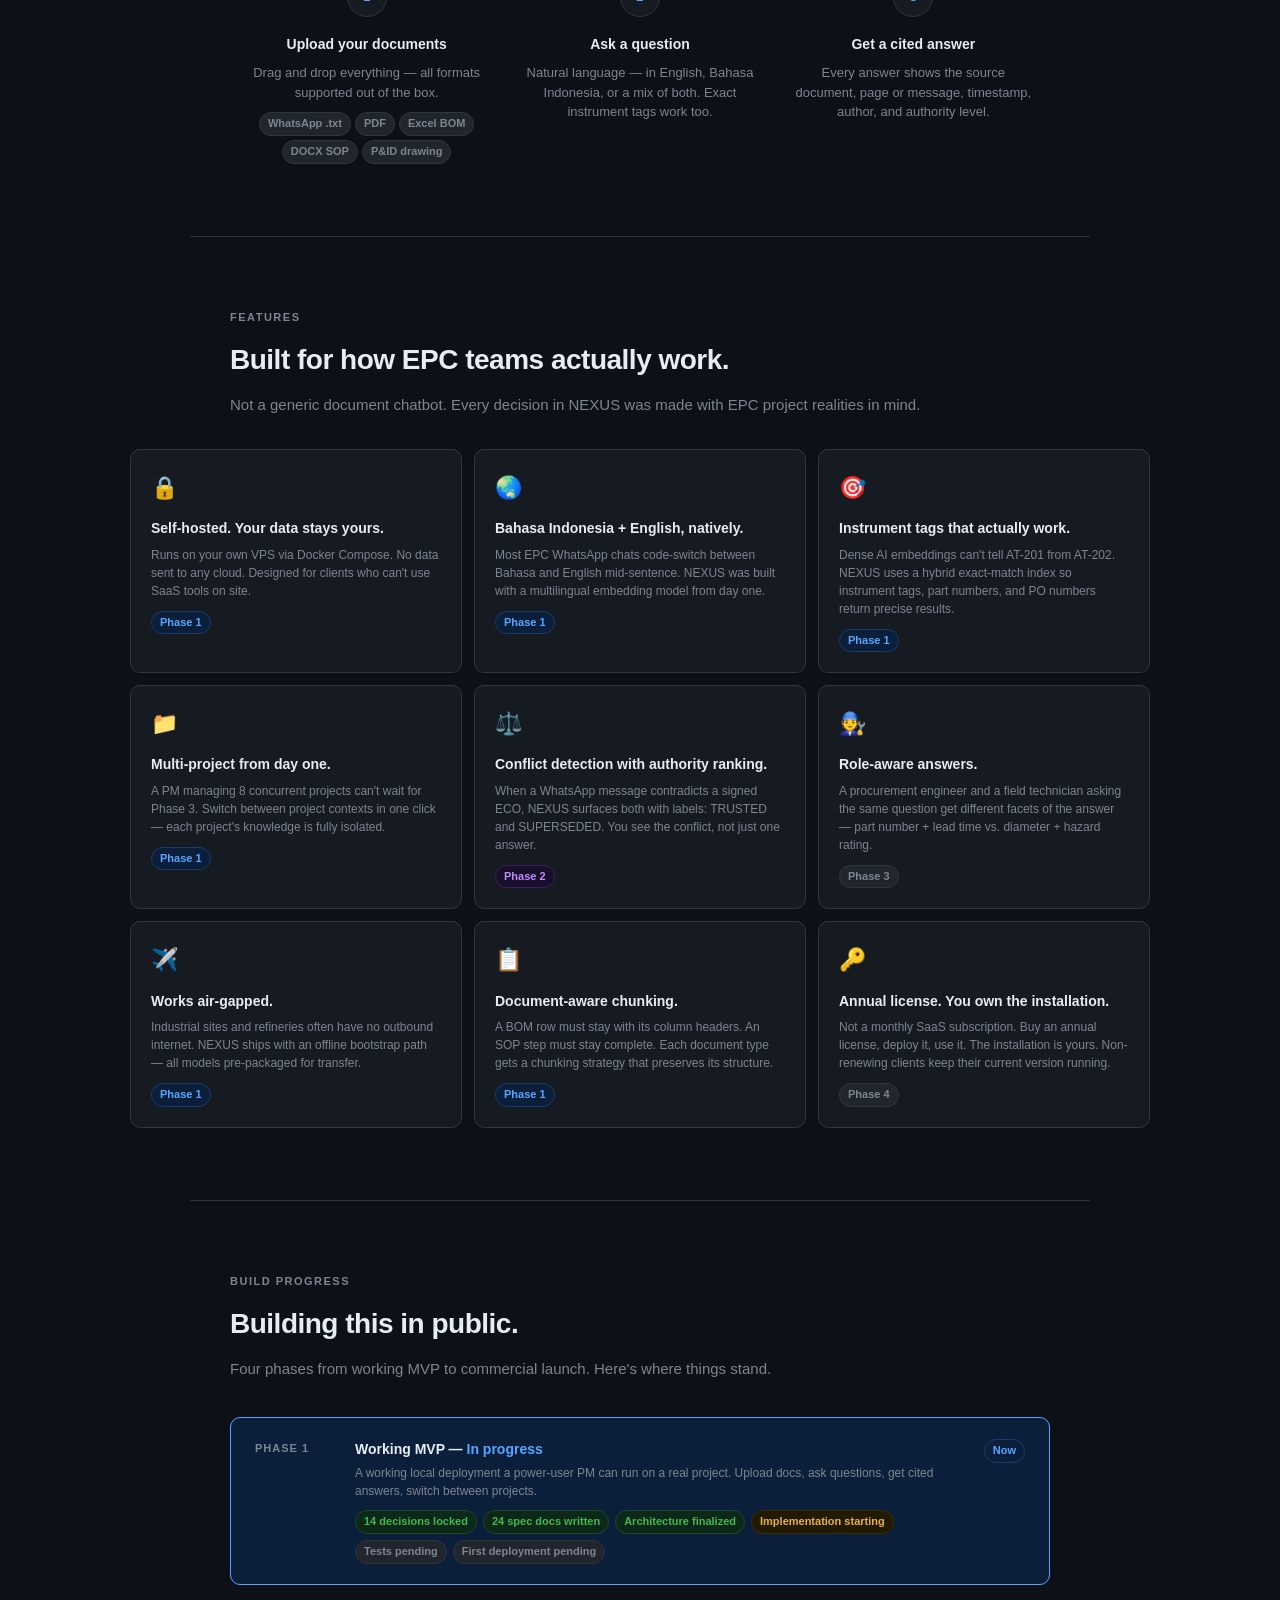
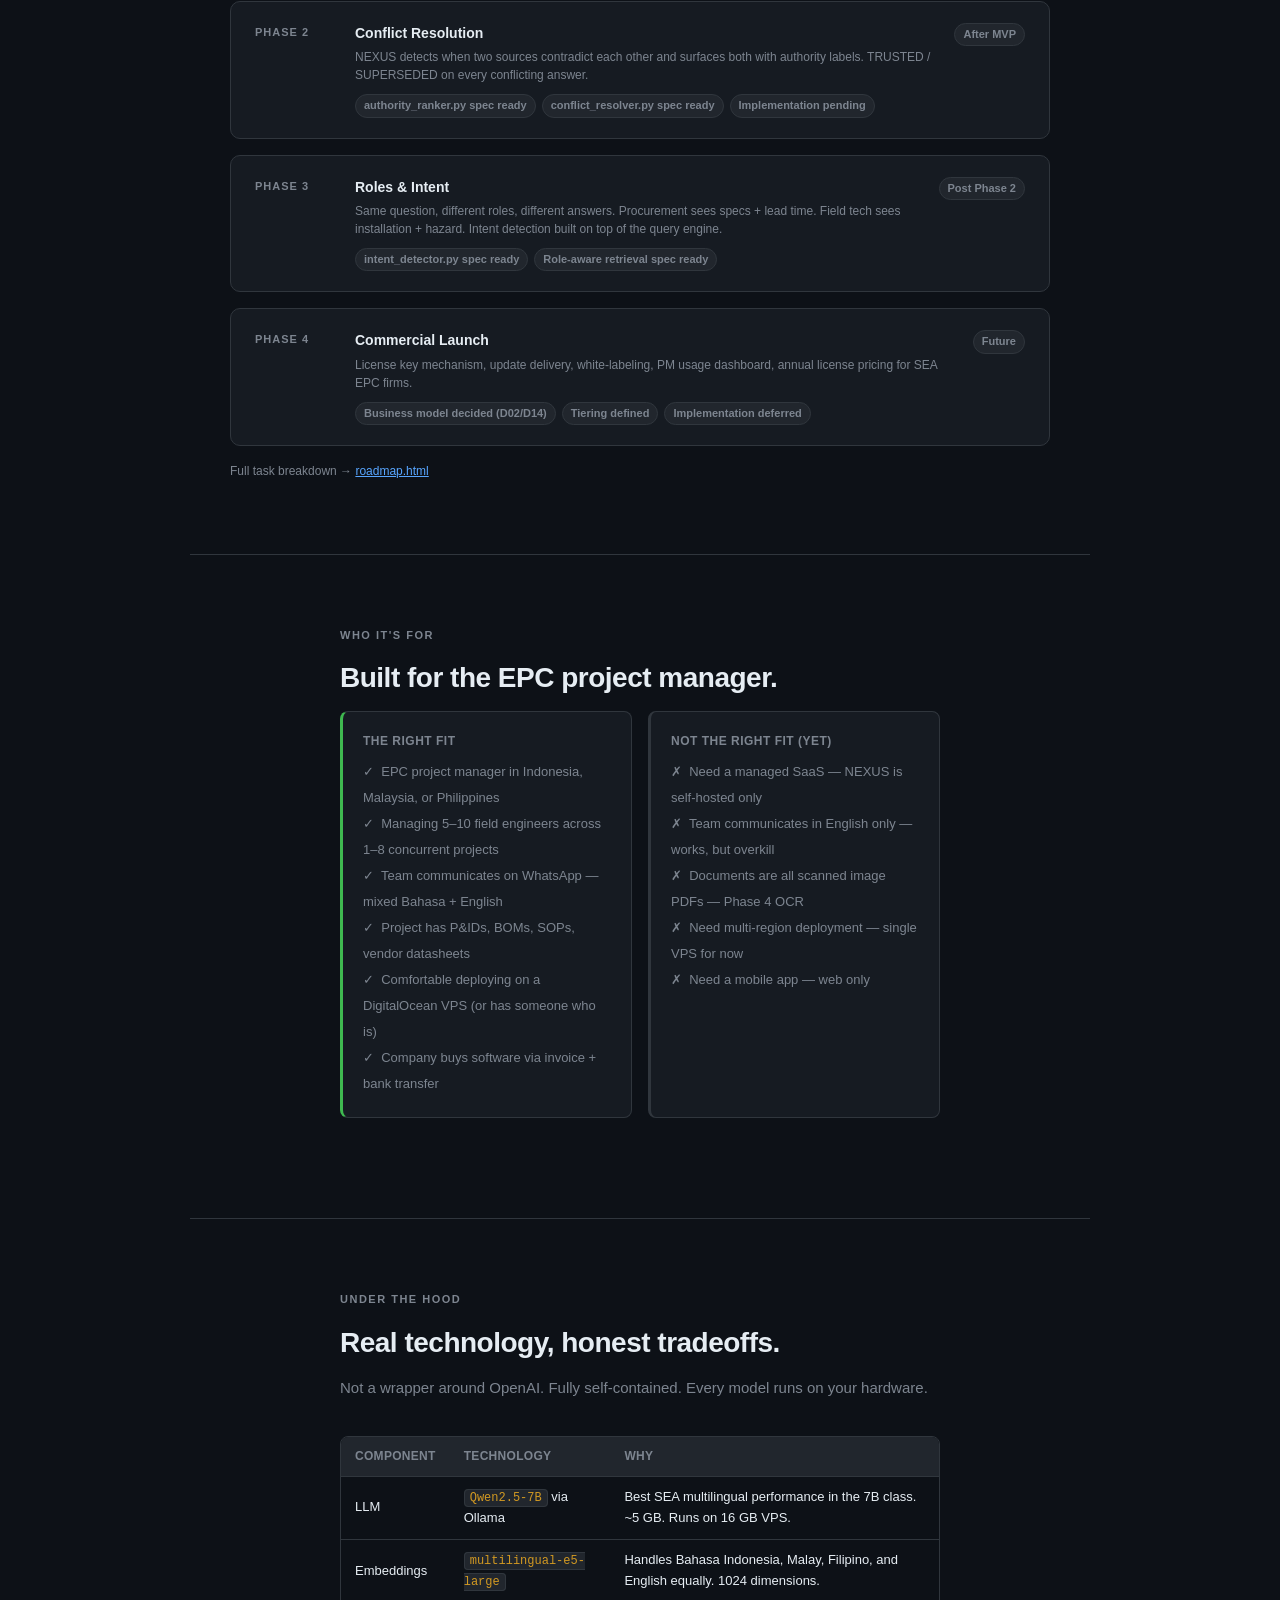
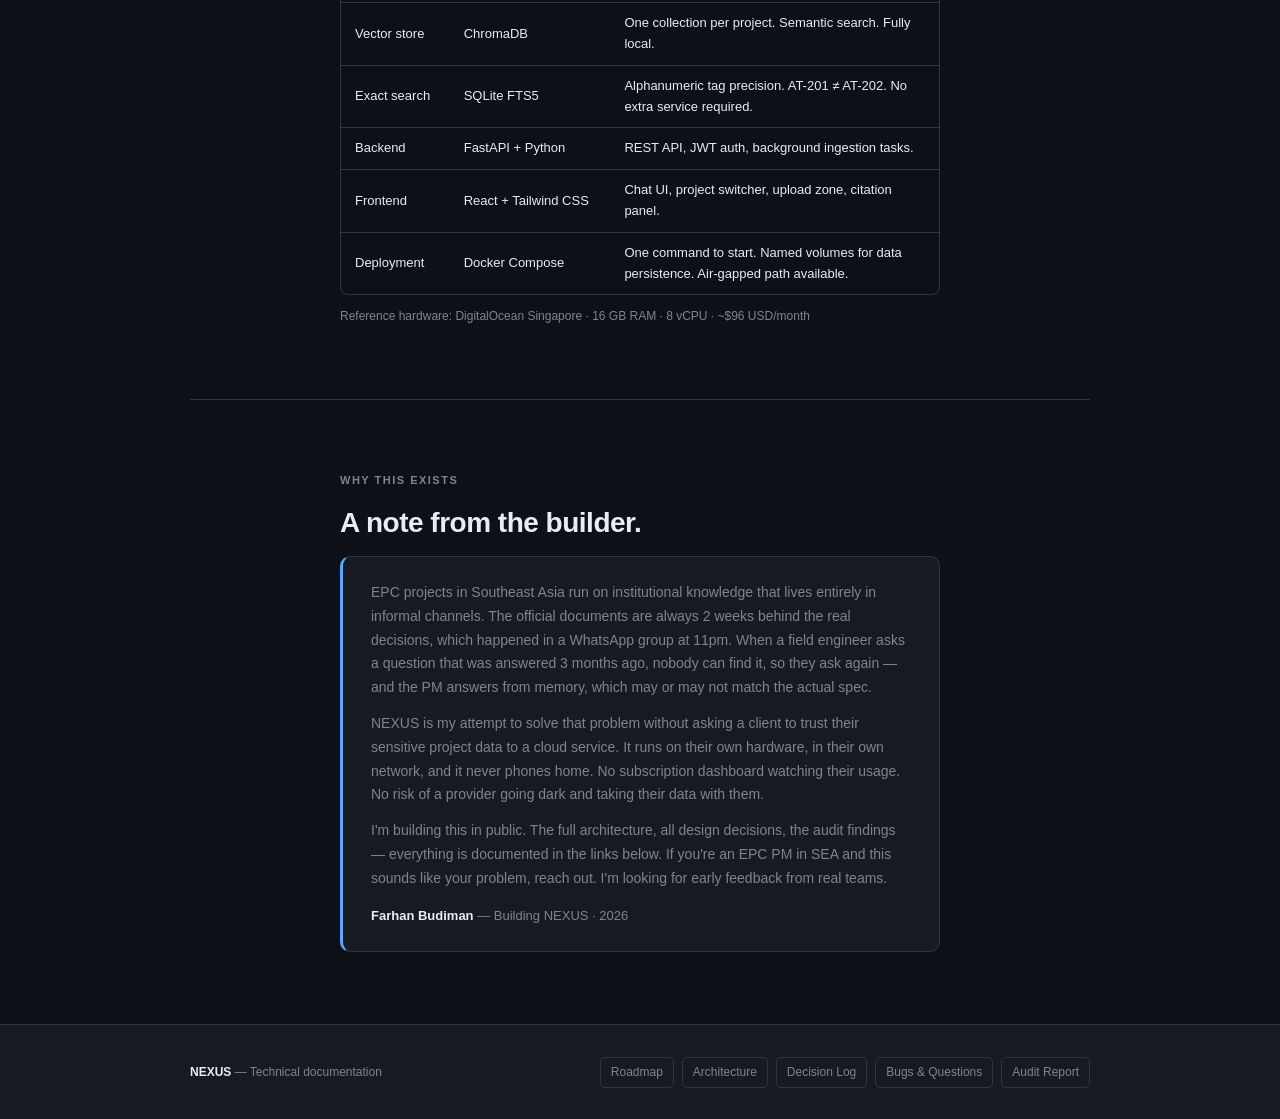
==== commit 3bcc3c34: "Add personal context engine research cluster (3 MD files + personal.html) Three new Obsidian-linked " ====
--- a/index.html
+++ b/index.html
@@ -23,6 +23,7 @@
     <a href="audit.html">Audit</a>
     <a href="research.html">Research</a>
     <a href="graph.html">Graph</a>
+    <a href="personal.html">Personal AI</a>
   </div>
 </nav>
 
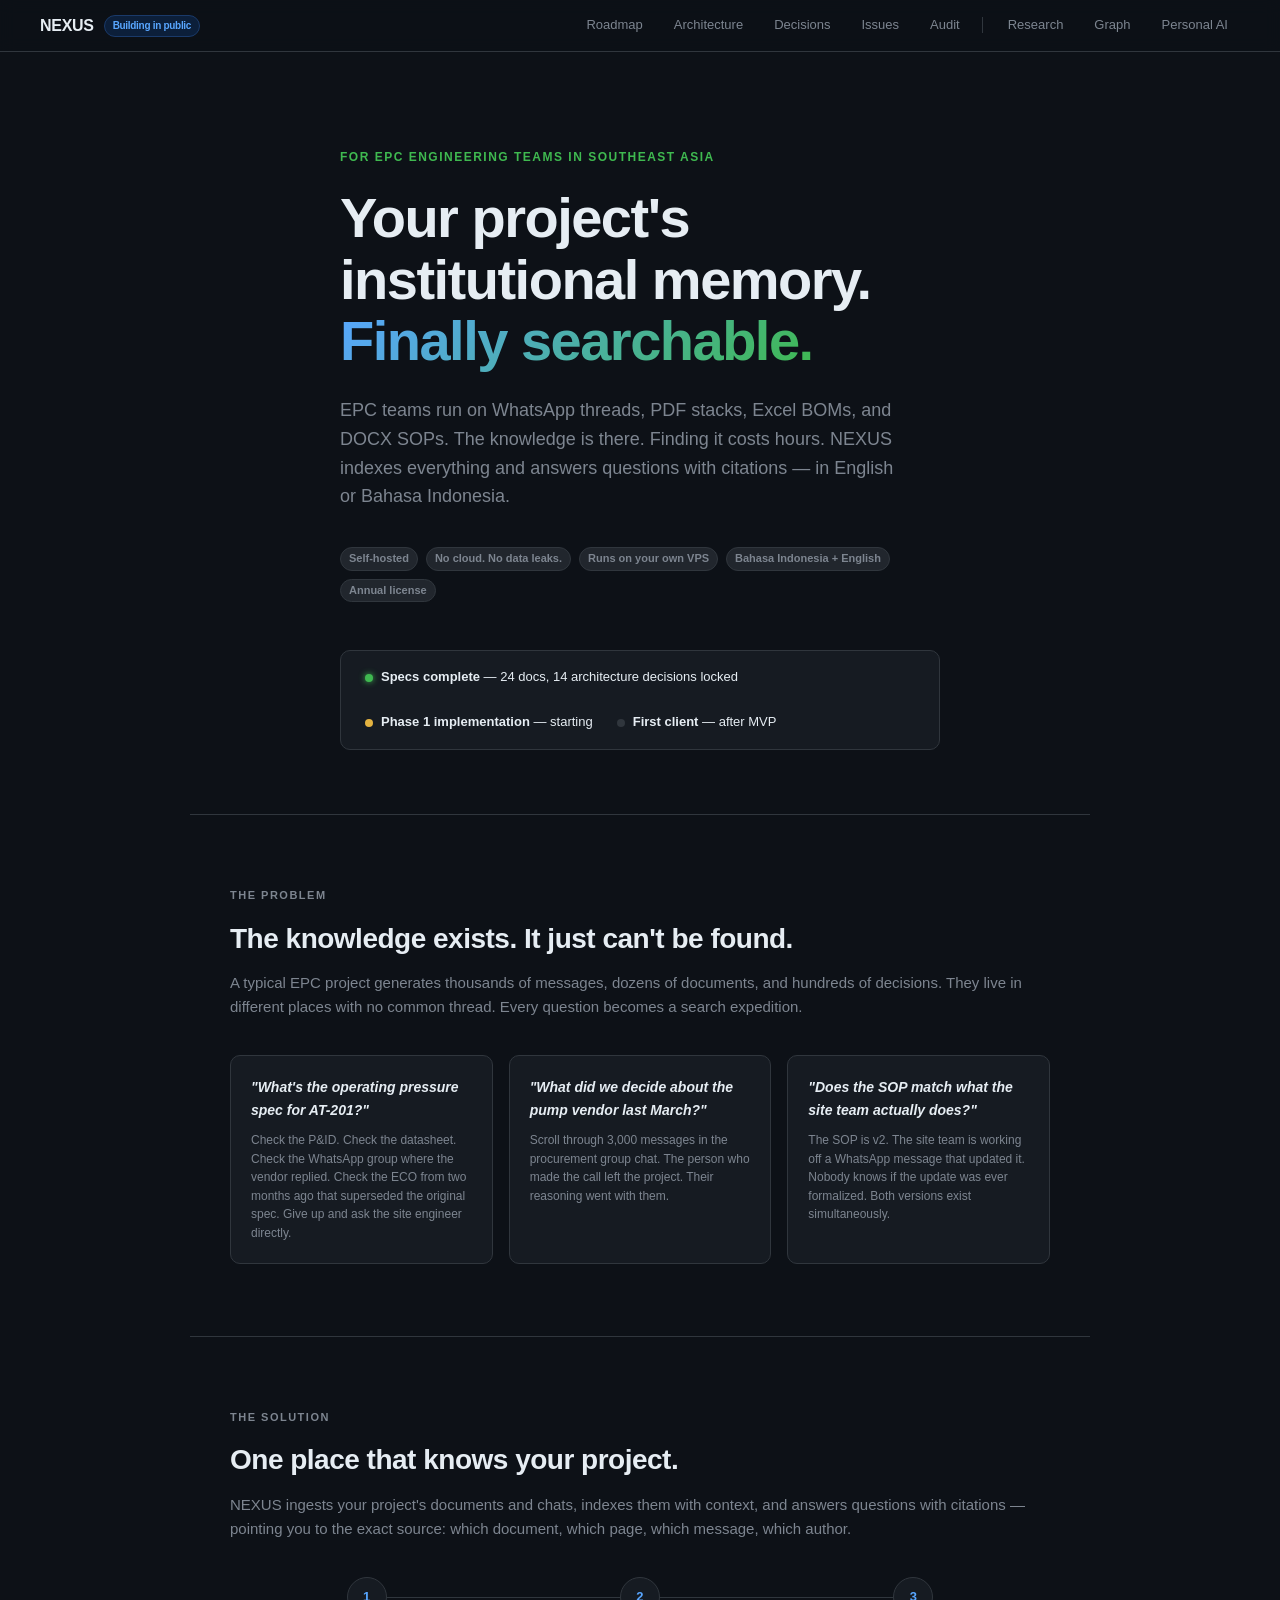
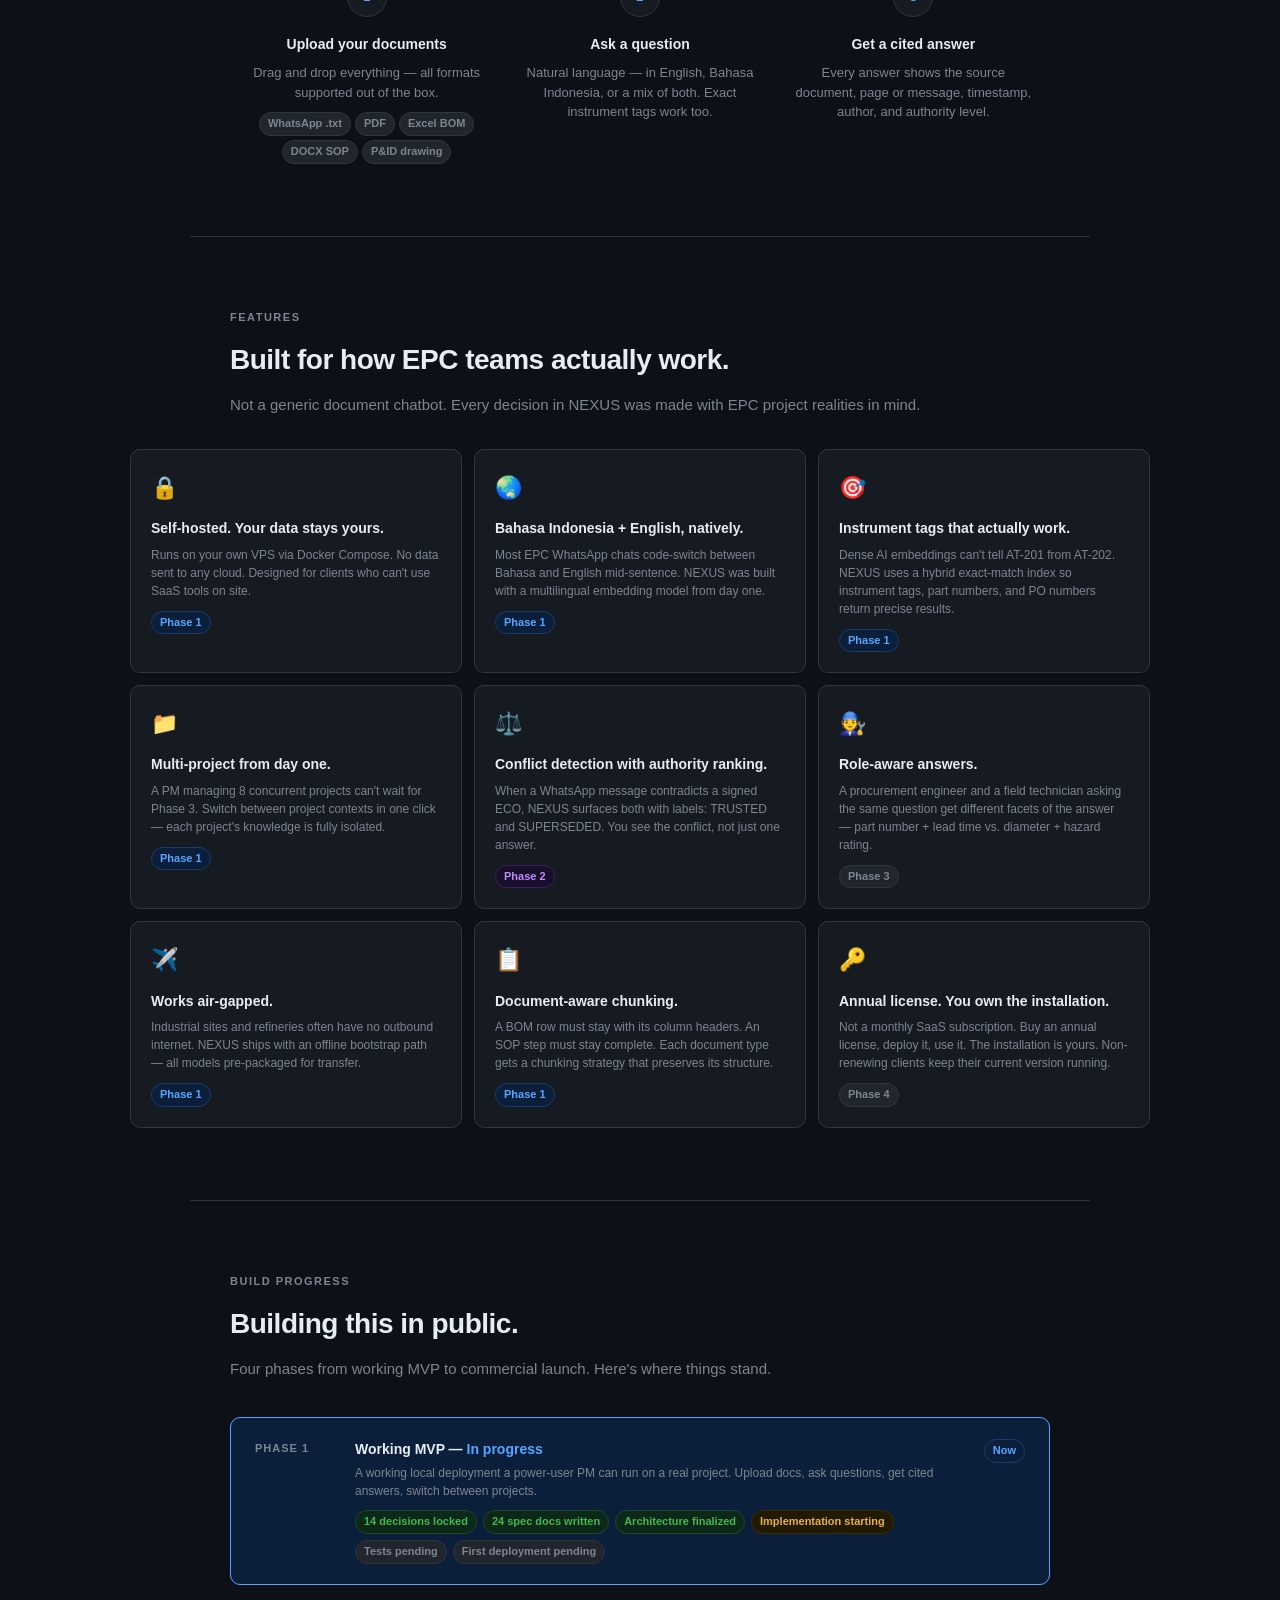
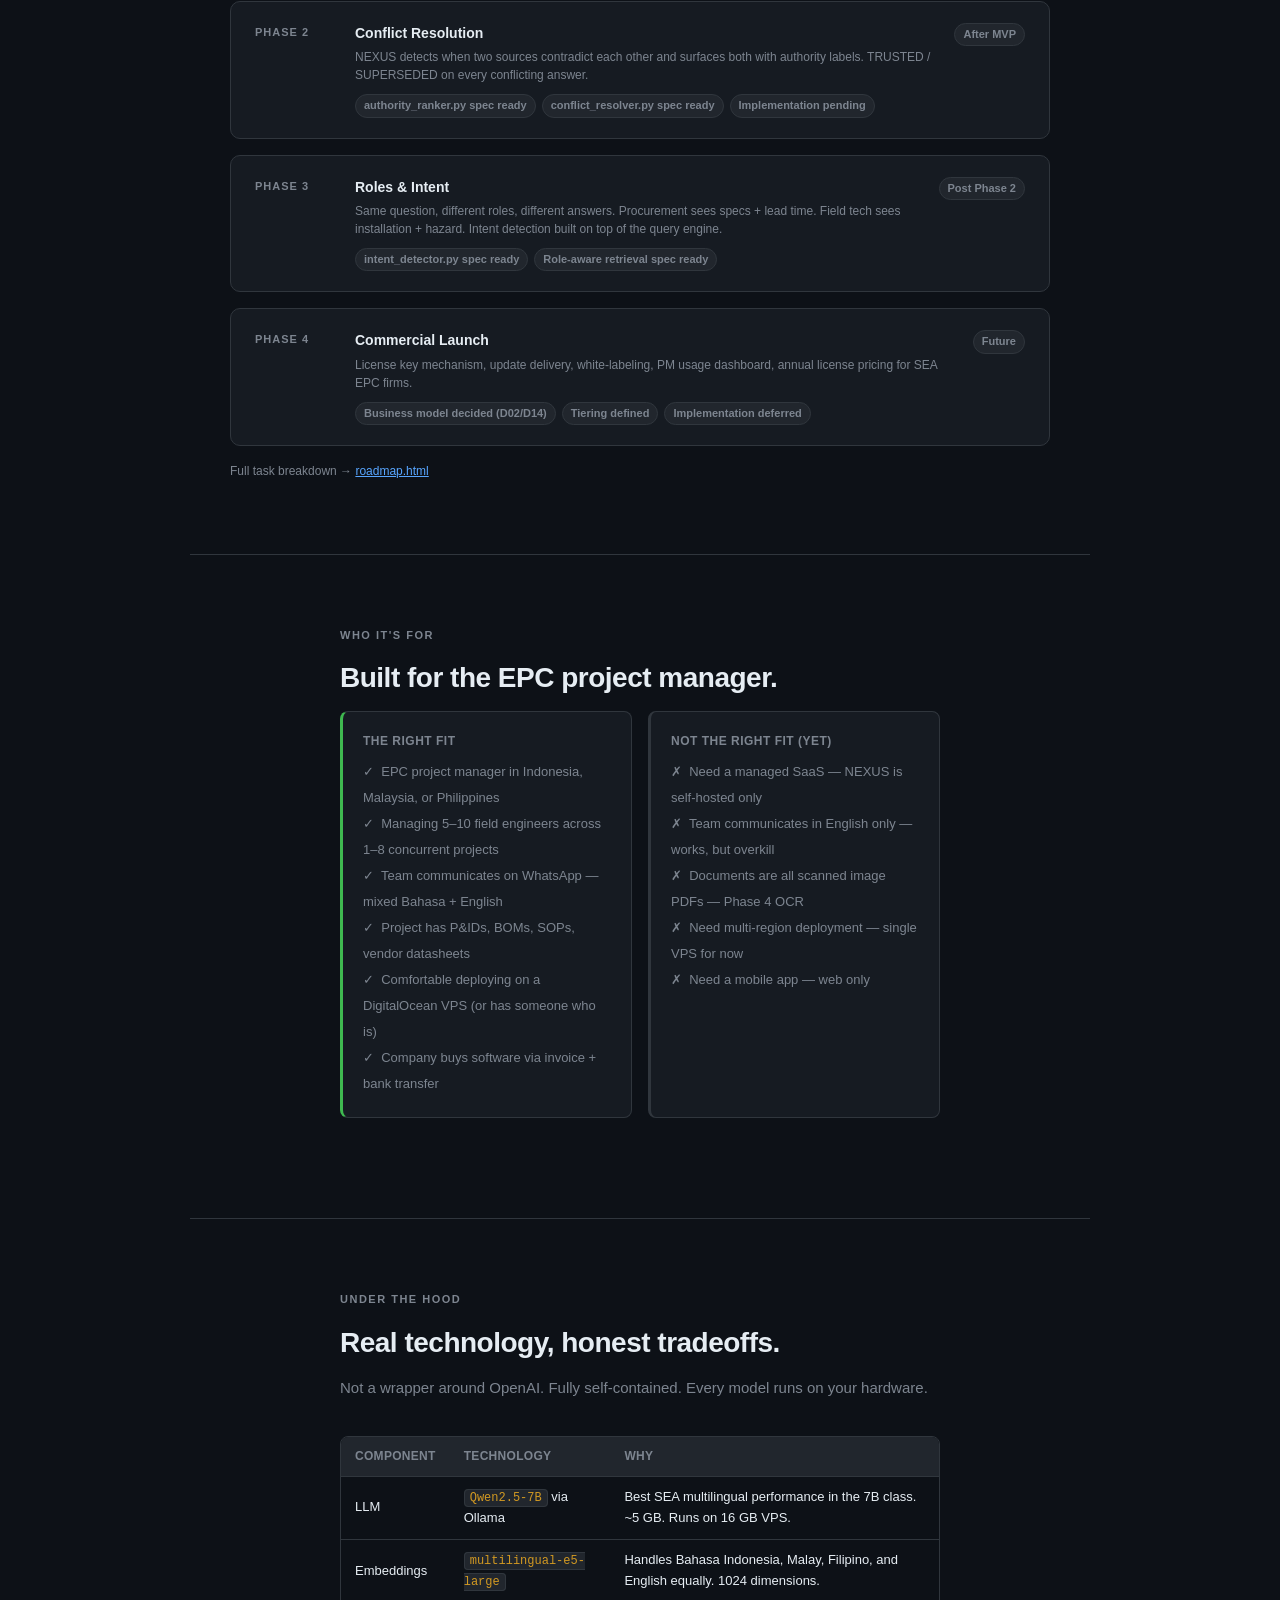
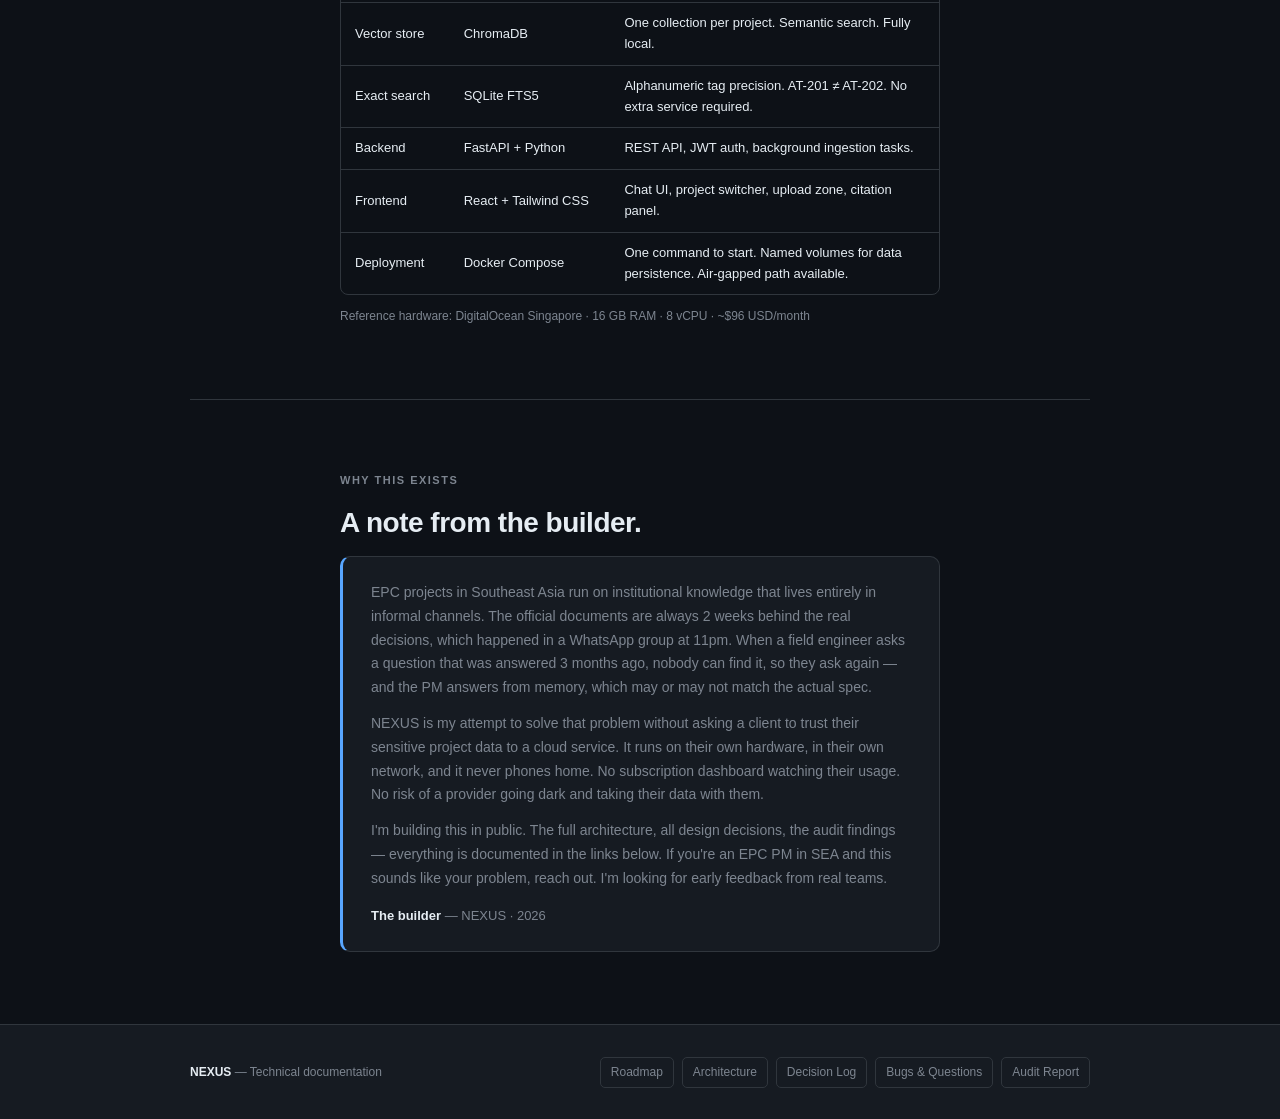
==== commit 59b4f746: "Fix navigation UI/UX across all pages; remove personal name references - Standardize sidebar nav on " ====
--- a/index.html
+++ b/index.html
@@ -21,6 +21,7 @@
     <a href="decisions.html">Decisions</a>
     <a href="tracking.html">Issues</a>
     <a href="audit.html">Audit</a>
+    <div class="top-nav-group-sep"></div>
     <a href="research.html">Research</a>
     <a href="graph.html">Graph</a>
     <a href="personal.html">Personal AI</a>
@@ -399,7 +400,7 @@
       everything is documented in the links below. If you're an EPC PM in SEA and this sounds like
       your problem, reach out. I'm looking for early feedback from real teams.
     </p>
-    <div class="sig">Farhan Budiman <span>— Building NEXUS · 2026</span></div>
+    <div class="sig">The builder <span>— NEXUS · 2026</span></div>
   </div>
 </section>
 
--- a/style.css
+++ b/style.css
@@ -40,7 +40,7 @@
 }
 
 .sidebar-logo {
-  padding: 20px 16px 12px;
+  padding: 20px 16px 14px;
   border-bottom: 1px solid var(--border);
 }
 
@@ -57,34 +57,32 @@
   margin-top: 2px;
 }
 
-.sidebar-badge {
-  display: inline-block;
-  background: var(--surface-2);
-  border: 1px solid var(--border);
-  color: var(--green);
+nav { padding: 10px 0 8px; flex: 1; }
+
+.nav-back {
+  display: block;
+  padding: 6px 16px 10px;
+  font-size: 12px;
+  color: var(--muted);
+  text-decoration: none;
+  border-bottom: 1px solid var(--border);
+  margin-bottom: 4px;
+  transition: color 0.1s;
+}
+.nav-back:hover { color: var(--text); }
+
+.nav-section {
+  padding: 10px 16px 4px;
   font-size: 10px;
-  padding: 1px 6px;
-  border-radius: 10px;
-  margin-top: 6px;
-  font-weight: 600;
-}
-
-nav { padding: 8px 0; flex: 1; }
-
-.nav-section {
-  padding: 8px 16px 4px;
-  font-size: 11px;
-  font-weight: 600;
+  font-weight: 700;
   color: var(--muted);
   text-transform: uppercase;
-  letter-spacing: 0.5px;
+  letter-spacing: 0.7px;
 }
 
 nav a {
-  display: flex;
-  align-items: center;
-  gap: 8px;
-  padding: 7px 16px;
+  display: block;
+  padding: 6px 16px;
   color: var(--muted);
   text-decoration: none;
   font-size: 13px;
@@ -93,9 +91,7 @@
 }
 
 nav a:hover { color: var(--text); background: var(--surface-2); }
-nav a.active { color: var(--text); border-left-color: var(--blue); background: var(--surface-2); }
-
-nav a .icon { font-size: 14px; width: 18px; text-align: center; }
+nav a.active { color: var(--text); border-left-color: var(--blue); background: var(--surface-2); font-weight: 500; }
 
 .sidebar-footer {
   padding: 12px 16px;
@@ -360,6 +356,14 @@
   transition: all 0.1s;
 }
 .top-nav-links a:hover { color: var(--text); background: var(--surface-2); }
+.top-nav-links a.active { color: var(--text); background: var(--surface-2); }
+.top-nav-group-sep {
+  width: 1px;
+  height: 16px;
+  background: var(--border);
+  margin: 0 6px;
+  flex-shrink: 0;
+}
 
 /* Sections */
 .lsection {
